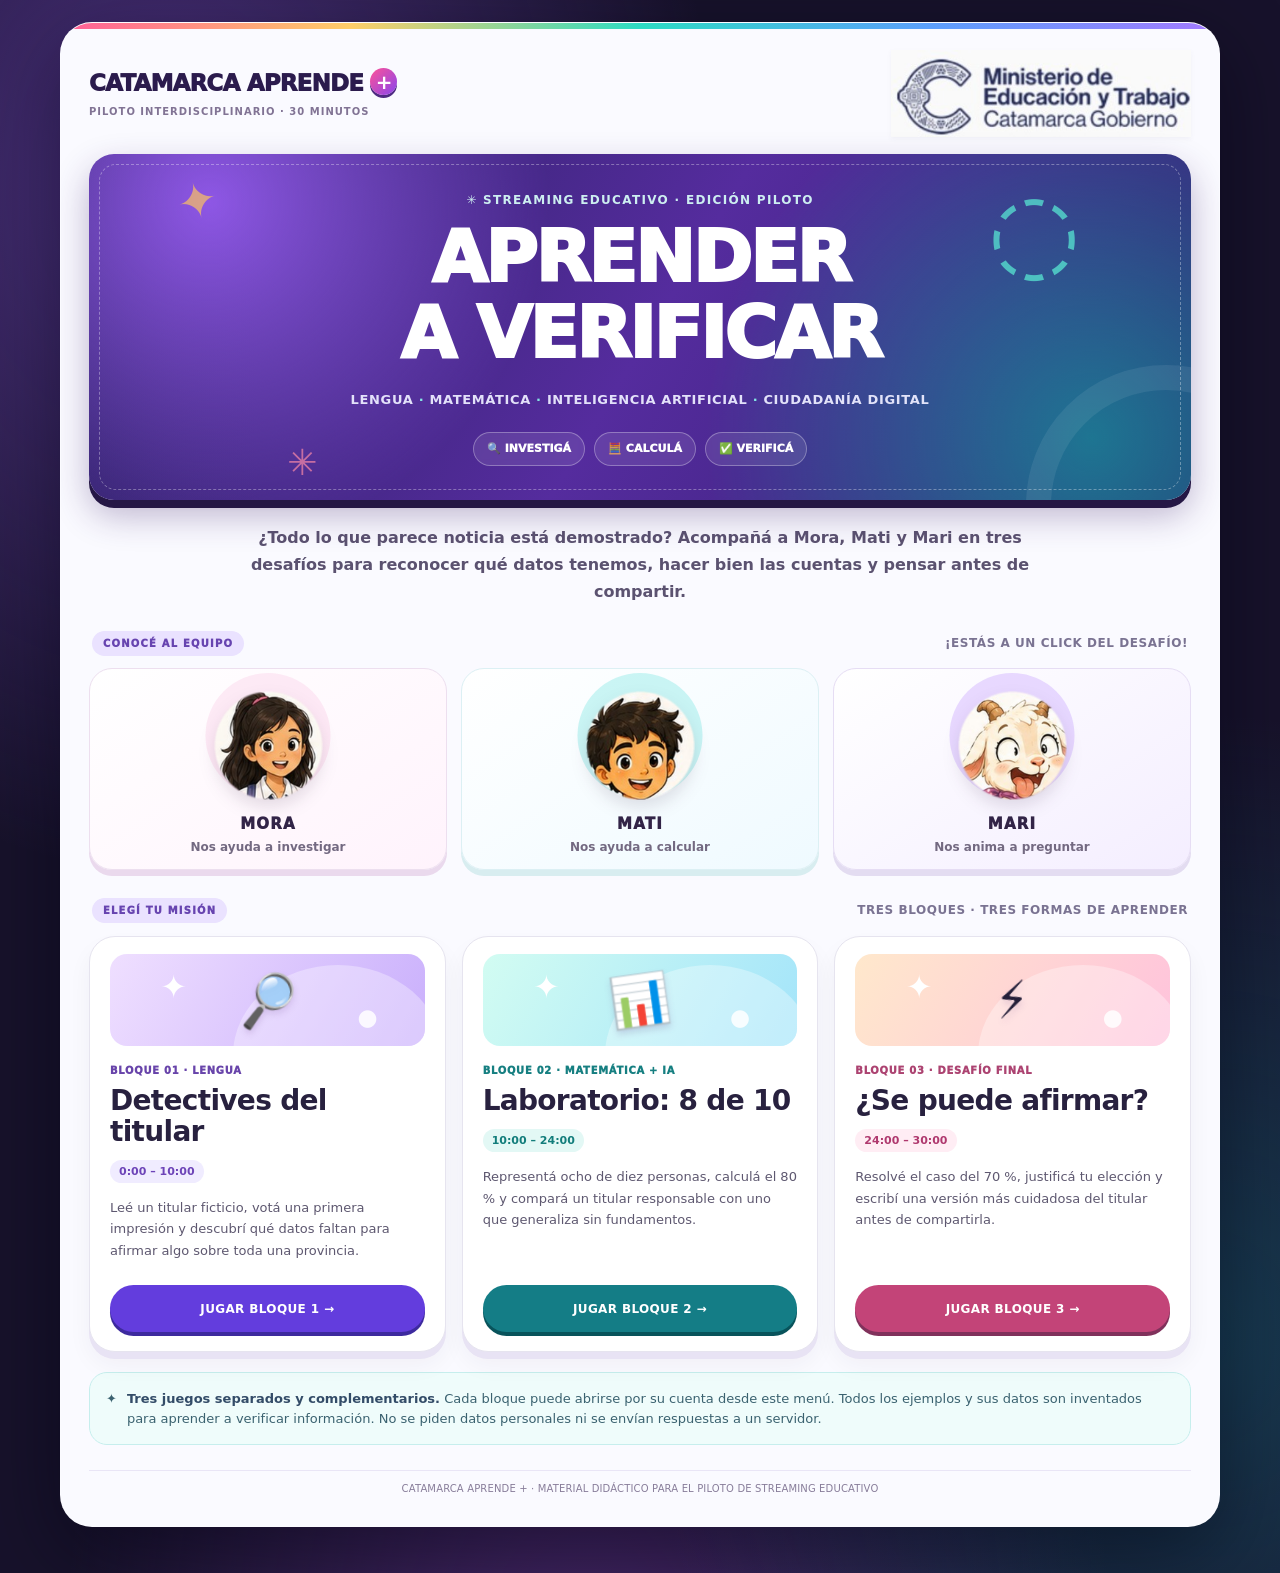
==== index.html @ d1eacff7 "Add files via upload" ====
<!doctype html><html lang="es-AR"><head>
<meta charset="utf-8"><meta name="viewport" content="width=device-width,initial-scale=1">
<meta name="theme-color" content="#241638">
<meta name="description" content="Tres juegos educativos para el piloto de 30 minutos de Catamarca Aprende +: titulares, porcentajes e inteligencia artificial.">
<title>Juegos del piloto · Catamarca Aprende +</title>
<link rel="stylesheet" href="assets/styles.css">
</head><body><div class="shell">
<div class="masthead"><div class="head-program"><div class="brand">CATAMARCA APRENDE <b>+</b></div><div class="pilot">PILOTO INTERDISCIPLINARIO · 30 MINUTOS</div></div><div class="institutional-lockup" aria-label="Ministerio de Educación y Trabajo, Gobierno de Catamarca"><img src="assets/logo-ministerio-original.png" alt="Ministerio de Educación y Trabajo · Gobierno de Catamarca" width="264" height="76"></div></div>
<header class="ribbon home-ribbon"><div class="hero-shape hero-shape-a" aria-hidden="true">✦</div><div class="hero-shape hero-shape-b" aria-hidden="true">◌</div><div class="hero-shape hero-shape-c" aria-hidden="true">✳</div><div class="block">✳ STREAMING EDUCATIVO · EDICIÓN PILOTO</div>
<h1>APRENDER A VERIFICAR</h1>
<div class="sub">LENGUA <span>·</span> MATEMÁTICA <span>·</span> INTELIGENCIA ARTIFICIAL <span>·</span> CIUDADANÍA DIGITAL</div><div class="hero-kickers"><span>🔍 INVESTIGÁ</span><span>🧮 CALCULÁ</span><span>✅ VERIFICÁ</span></div></header>
<p class="intro">¿Todo lo que parece noticia está demostrado? Acompañá a Mora, Mati y Mari en tres desafíos para reconocer qué datos tenemos, hacer bien las cuentas y pensar antes de compartir.</p>
<div class="segment-heading"><span>CONOCÉ AL EQUIPO</span><strong>¡ESTÁS A UN CLICK DEL DESAFÍO!</strong></div><section aria-label="Personajes de Catamarca Aprende +" class="home-cast">
<div class="hero-character"><img src="assets/mora.png" alt="Mora, estudiante adolescente" width="140" height="140"><strong>MORA</strong><span>Nos ayuda a investigar</span></div>
<div class="hero-character"><img src="assets/mati.png" alt="Mati, estudiante adolescente" width="140" height="140"><strong>MATI</strong><span>Nos ayuda a calcular</span></div>
<div class="hero-character"><img src="assets/mari.png" alt="Mari, la cabrita" width="140" height="140"><strong>MARI</strong><span>Nos anima a preguntar</span></div>
</section>
<div class="segment-heading game-heading"><span>ELEGÍ TU MISIÓN</span><strong>TRES BLOQUES · TRES FORMAS DE APRENDER</strong></div><section class="games-grid" aria-label="Juegos de cada bloque">
<article class="game-card game-card-1"><div class="card-art" aria-hidden="true"><span class="art-icon">🔎</span><span class="art-orbit">✦</span><span class="art-dot">●</span></div><span class="number">BLOQUE 01 · LENGUA</span><h2>Detectives del titular</h2><span class="hours">0:00 – 10:00</span><p>Leé un titular ficticio, votá una primera impresión y descubrí qué datos faltan para afirmar algo sobre toda una provincia.</p><a class="play" href="juego1/index.html" aria-label="Iniciar juego 1, Detectives del titular">JUGAR BLOQUE 1 →</a></article>
<article class="game-card game-card-2"><div class="card-art" aria-hidden="true"><span class="art-icon">📊</span><span class="art-orbit">✦</span><span class="art-dot">●</span></div><span class="number">BLOQUE 02 · MATEMÁTICA + IA</span><h2>Laboratorio: 8 de 10</h2><span class="hours">10:00 – 24:00</span><p>Representá ocho de diez personas, calculá el 80 % y compará un titular responsable con uno que generaliza sin fundamentos.</p><a class="play" href="juego2/index.html" aria-label="Iniciar juego 2, Laboratorio ocho de diez">JUGAR BLOQUE 2 →</a></article>
<article class="game-card game-card-3"><div class="card-art" aria-hidden="true"><span class="art-icon">⚡</span><span class="art-orbit">✦</span><span class="art-dot">●</span></div><span class="number">BLOQUE 03 · DESAFÍO FINAL</span><h2>¿Se puede afirmar?</h2><span class="hours">24:00 – 30:00</span><p>Resolvé el caso del 70 %, justificá tu elección y escribí una versión más cuidadosa del titular antes de compartirla.</p><a class="play" href="juego3/index.html" aria-label="Iniciar juego 3, Desafío final">JUGAR BLOQUE 3 →</a></article>
</section>
<div class="info-strip"><span aria-hidden="true">✦</span><div><strong>Tres juegos separados y complementarios.</strong> Cada bloque puede abrirse por su cuenta desde este menú. Todos los ejemplos y sus datos son inventados para aprender a verificar información. No se piden datos personales ni se envían respuestas a un servidor.</div></div>
<div class="footer">CATAMARCA APRENDE + · MATERIAL DIDÁCTICO PARA EL PILOTO DE STREAMING EDUCATIVO</div>
</div></body></html>
---- assets/styles.css ----
:root{--violet:#6938a0;--deep:#3f236d;--paper:#fffcf8;--ink:#2d2441;--ice:#dff4ff;--iceborder:#9fd4f2;--line:#e8deef;--neutral:#f7f5fa;--good:#174f49;--warn:#8c4e25}
*{box-sizing:border-box}html{font-family:system-ui,-apple-system,'Segoe UI',Arial,sans-serif;color:var(--ink);background:#f0eff7}
body{margin:0;padding:22px 16px 34px;min-height:100vh;background:radial-gradient(circle at 2% 4%,#efe5fb,transparent 28%),radial-gradient(circle at 96% 94%,#dff5ff,transparent 30%),#f3f1f7}
.shell{max-width:1040px;margin:0 auto;background:var(--paper);border:3px dotted #a779c8;border-radius:26px;padding:18px 24px 24px;box-shadow:0 14px 46px #3825551c}
.masthead{display:flex;justify-content:space-between;align-items:center;gap:12px;font-weight:800;font-size:13px;letter-spacing:.075em;color:#5f427e;padding:4px 5px 12px}.brand b{display:inline-grid;place-items:center;background:#702fa8;color:white;width:19px;height:19px;border-radius:50%}.pilot{font-size:11px;color:#7d748b;text-align:right}
.ribbon{position:relative;background:var(--violet);color:white;text-align:center;border-radius:17px;padding:16px 20px 17px;box-shadow:0 5px 0 #47236c;overflow:hidden}.ribbon:before{content:'';position:absolute;inset:7px;border:2px dashed #ffffff80;border-radius:11px;pointer-events:none}.ribbon .block{font-size:12px;letter-spacing:.12em;font-weight:850;opacity:.92}.ribbon h1{margin:6px 0 0;font-size:clamp(23px,3.6vw,37px);line-height:1.14;letter-spacing:.005em}.ribbon .sub{font-size:12px;font-weight:750;letter-spacing:.07em;margin-top:9px;opacity:.95}
.mascots{display:flex;justify-content:center;gap:9px;margin:16px auto 7px}.mascot{padding:6px 11px;border:1px solid #ded4ee;border-radius:999px;background:#fff;color:#65488b;font-size:11px;font-weight:800}.mascot .face{font-size:15px;margin-right:4px}
.meta{display:flex;justify-content:space-between;align-items:center;flex-wrap:wrap;gap:8px;margin:16px 0 8px;font-size:12px;font-weight:800;color:#715b8a}.timer{display:inline-flex;align-items:center;gap:6px;background:#eee8f7;border-radius:999px;padding:7px 11px}.track{display:flex;gap:5px;flex:1;max-width:260px}.track span{height:8px;border-radius:99px;flex:1;background:#e6dfed}.track span.active{background:#8759b6}
.content{padding:8px 4px 2px}.step-title{font-size:clamp(19px,2.5vw,26px);margin:6px 0 15px;font-weight:900;color:#432267;text-align:center}.blue{background:var(--ice);border:2px solid var(--iceborder);border-radius:22px;text-align:center;padding:21px 19px;margin:10px 0 18px;box-shadow:0 4px 0 #b5e2fa}.blue .lead{color:#576a89;font-size:11px;letter-spacing:.13em;font-weight:850;margin-bottom:9px}.blue .headline{font-size:clamp(18px,2.8vw,27px);font-weight:950;color:#342858;line-height:1.33;margin-bottom:13px}.blue .prompt{font-size:clamp(19px,2.7vw,25px);font-weight:880;line-height:1.38}.blue .headline+.prompt{font-size:clamp(17px,2.5vw,23px)}
.options{display:grid;grid-template-columns:repeat(3,minmax(0,1fr));gap:13px;margin:15px 0}.options.two{grid-template-columns:repeat(2,minmax(0,1fr))}.options.many{grid-template-columns:repeat(3,minmax(0,1fr))}
.option{min-height:122px;width:100%;text-align:center;background:#fff;border:2px solid #e4d9ee;border-radius:16px;padding:19px 12px;box-shadow:0 5px 0 #efebf3;font-family:inherit;color:var(--ink);font-size:clamp(13px,1.6vw,17px);line-height:1.37;word-wrap:break-word;font-weight:850;cursor:pointer;transition:transform .13s,border .13s,box-shadow .13s}.option:hover:not(:disabled){transform:translateY(-2px);border-color:#a382c9}.option:focus-visible,.action:focus-visible,.secondary:focus-visible,.person:focus-visible,textarea:focus-visible{outline:3px solid #f1a94e;outline-offset:3px}.option.selected{border-color:var(--violet);background:#f0e6fc;box-shadow:0 5px 0 #dccbef}.option:disabled{cursor:default;opacity:1}
.mini-note{margin:8px 0 12px;font-size:13px;color:#726783;text-align:center}.person-grid{display:grid;grid-template-columns:repeat(5,minmax(0,1fr));gap:12px;max-width:720px;margin:18px auto}.person{background:#fff;border:2px solid #e0d6e9;border-radius:17px;height:102px;display:flex;flex-direction:column;align-items:center;justify-content:center;gap:5px;font-family:inherit;font-size:27px;cursor:pointer;color:#5d5270}.person small{font-size:11px;font-weight:850}.person.selected{background:#e5ddf6;border-color:#7950ac;box-shadow:inset 0 0 0 2px #ffffff95}.count{text-align:center;font-size:19px;font-weight:900;color:var(--deep)}
.facts{display:grid;grid-template-columns:repeat(3,minmax(0,1fr));gap:14px;margin:22px 0}.fact{padding:21px 12px;min-height:158px;background:#fff;border:2px solid #e9e0ef;border-radius:16px;text-align:center;display:flex;flex-direction:column;justify-content:center;gap:12px}.fact strong{font-size:39px;color:var(--violet)}.fact span{font-weight:850;font-size:15px;line-height:1.38}.bottom-note{text-align:center;font-weight:750;line-height:1.55;background:#f8f6fc;border-radius:12px;padding:15px;margin:18px 0}
textarea{width:100%;display:block;border:2px solid #b9a4d2;border-radius:14px;padding:16px;font-family:inherit;font-weight:750;min-height:113px;resize:vertical;font-size:16px;background:#fff;line-height:1.5}.model{background:#f1f6fb;border-left:5px solid #5a81bb;border-radius:10px;padding:16px;margin-top:15px;line-height:1.5}.model strong{display:block;margin-bottom:7px}
.controls{display:flex;align-items:center;justify-content:center;gap:10px;flex-wrap:wrap;margin:18px 0 12px}.action,.secondary{padding:13px 23px;border-radius:999px;border:0;font-family:inherit;font-weight:850;letter-spacing:.025em;font-size:14px;cursor:pointer;min-width:175px}.action{background:var(--violet);color:white;box-shadow:0 4px 0 #4b2576}.action:hover:not(:disabled){background:#5c288e}.action:disabled{background:#a9a3b2;box-shadow:none;cursor:not-allowed}.secondary{background:#f5f0f9;color:#5b3d81;border:1px solid #e0d3ea}
.feedback{padding:17px 19px;border-radius:14px;margin:18px 0;font-weight:780;line-height:1.5;background:#eee9f6;color:#4b3466;border-left:5px solid var(--violet)}.feedback.good{background:#eaf5f1;border-left-color:var(--good);color:#224f49}.feedback.try{background:#fff2e8;border-left-color:var(--warn);color:#754521}
.teacher{border-top:1px solid var(--line);margin-top:22px;padding-top:13px;font-size:13px;color:#6b6176}.teacher summary{cursor:pointer;font-weight:800}.teacher p{line-height:1.5}.footer{text-align:center;margin-top:20px;padding:10px 0 2px;border-top:1px solid var(--line);color:#8e849c;font-size:11px;line-height:1.5}
.finish{margin:20px 0 14px;text-align:center;font-size:22px;font-weight:850;color:#5a377f}
@media(max-width:650px){body{padding:8px}.shell{padding:11px 12px;border-radius:16px}.masthead{font-size:11px}.options,.options.many,.options.two,.facts{grid-template-columns:1fr}.option{min-height:83px;font-size:15px}.person-grid{gap:5px}.person{height:80px;font-size:21px}.fact{min-height:110px}.blue{padding:17px 13px}.mascot{font-size:10px;padding:5px 7px}.pilot{font-size:9px}.ribbon{padding:17px 10px}.meta{justify-content:center}.track{width:100%;max-width:none}}
@media print{body{background:#fff}.shell{box-shadow:none}.controls,.teacher,.footer{display:none}}

/* Ajustes visuales del piloto: personajes originales y navegación GitHub Pages */
:root{--pink:#c85a89;--teal:#0795a3;--mari:#b88956}
a{color:inherit}body{background:radial-gradient(circle at 8% 10%,#f8e7f5 0,transparent 32%),radial-gradient(circle at 93% 87%,#ddf4ff 0,transparent 31%),#f4f0fa}
.shell{max-width:1080px;border-color:#a584bf;box-shadow:0 18px 50px #34204e20}
.site-nav{display:flex;align-items:center;justify-content:space-between;gap:12px;flex-wrap:wrap;margin:0 0 13px}
.home-link{display:inline-flex;align-items:center;gap:7px;text-decoration:none;font-size:13px;font-weight:900;color:#5b347e;padding:8px 12px;border-radius:99px;background:#efe6f9}
.home-link:hover{background:#e7d9f5}
.block-nav{display:flex;gap:6px;flex-wrap:wrap}
.block-nav a{font-size:11px;font-weight:900;letter-spacing:.025em;text-decoration:none;color:#654979;padding:8px 10px;border-radius:99px;background:#f7f4fa;border:1px solid #e7dcf1}
.block-nav a[aria-current="page"]{color:white;background:#7246a2;border-color:#7246a2}
.block-nav a:hover{border-color:#ad87c9}
.masthead{padding:5px 5px 14px}
.ribbon{background:linear-gradient(124deg,#7743ac,#633296 60%,#5a2a89);border-radius:18px;box-shadow:0 5px 0 #4b256d}
.ribbon h1{text-wrap:balance}.ribbon .sub{line-height:1.45}
.mascots{gap:12px;flex-wrap:wrap;margin:14px auto 13px}
.mascot{display:flex;align-items:center;gap:10px;min-width:175px;justify-content:center;padding:7px 15px 7px 7px;border:2px solid #eadff0;border-radius:20px;background:#fff;color:#65488b;box-shadow:0 3px 0 #efebf3;font-size:12px;letter-spacing:.07em}
.mascot img{height:78px;width:78px;object-fit:contain;display:block;border-radius:50%;background:#fff9f6}
.mascot strong{font-size:15px;font-weight:950;color:#402a55}.mascot small{display:block;color:#877a98;margin-top:4px;font-size:9px;letter-spacing:.03em}
.mascot.mora{border-bottom:4px solid #dc75a0}.mascot.mati{border-bottom:4px solid #2e9dac}.mascot.mari{border-bottom:4px solid #b486c9}
.content .step-title{margin-top:10px}.blue{background:#e5f5ff;border-color:#9bcfe9}
.option{background:#fffdfc}.option.selected{background:#f3eafb}
.footer{margin-top:25px}
.home-ribbon{padding:26px 18px 26px}.home-ribbon h1{font-size:clamp(30px,5vw,53px);margin-bottom:13px}.home-ribbon .sub{font-size:14px}
.intro{text-align:center;line-height:1.58;font-size:15px;color:#665672;max-width:760px;margin:18px auto}
.home-cast{display:flex;gap:15px;justify-content:center;margin:22px 0 20px;flex-wrap:wrap}
.home-cast .hero-character{border:2px solid #ecdff2;border-radius:20px;padding:13px 17px;display:flex;flex-direction:column;align-items:center;gap:6px;min-width:168px;background:linear-gradient(160deg,#fff,#f8f3fb);box-shadow:0 4px 0 #f0eaf4}
.hero-character img{height:140px;width:140px;object-fit:contain}.hero-character strong{font-size:15px;letter-spacing:.08em;color:#583476}
.hero-character span{font-size:11px;color:#80708a}
.games-grid{display:grid;grid-template-columns:repeat(3,minmax(0,1fr));gap:15px;margin:23px 0}
.game-card{padding:19px;border:2px solid #e6dbef;border-radius:22px;background:#fff;display:flex;flex-direction:column;align-items:flex-start;box-shadow:0 6px 0 #ece6f2}
.game-card .number{font-size:11px;font-weight:950;letter-spacing:.14em;color:#754d9b}
.game-card h2{font-size:23px;line-height:1.23;color:#4a2770;margin:9px 0 7px}
.game-card .hours{font-size:12px;font-weight:900;color:#3b859b;background:#e8f6fb;border-radius:99px;padding:5px 9px}
.game-card p{font-size:14px;line-height:1.6;color:#6a5a78;flex:1}
.game-card a.play{display:inline-flex;align-items:center;justify-content:center;background:#6938a0;color:white;font-weight:900;text-decoration:none;border-radius:99px;padding:12px 17px;width:100%;margin-top:9px;box-shadow:0 3px 0 #45226a}
.game-card a.play:hover{background:#54257f}
.info-strip{display:flex;align-items:flex-start;gap:10px;background:#eff9fc;border:1px solid #c5eaf5;border-radius:15px;padding:16px;color:#51677a;font-size:13px;line-height:1.5;margin:17px 0}
.info-strip strong{color:#334c68}
.person{transition:background .1s}.person .student-avatar{display:inline-grid;place-items:center;width:39px;height:39px;border-radius:50%;background:#eef1fb;color:#82659d}
.person .student-avatar svg{width:28px;height:28px;fill:currentColor}
.person.selected .student-avatar{color:#4d3777;background:#d4c4e5}
@media(max-width:760px){.games-grid{grid-template-columns:1fr}.game-card h2{font-size:22px}.site-nav{justify-content:center}.home-ribbon{padding:22px 14px}.home-cast{gap:8px}.home-cast .hero-character{min-width:0;width:31%;padding:10px 4px}.hero-character img{max-width:100%;width:100px;height:100px}.hero-character strong{font-size:12px}.hero-character span{font-size:10px;text-align:center}}
@media(max-width:650px){.mascots{gap:6px;justify-content:space-around}.mascot{gap:3px;padding:5px;border-radius:13px;min-width:0;width:31%;flex-direction:column}.mascot img{width:65px;height:65px}.mascot strong{font-size:11px}.mascot small{display:none}.block-nav{justify-content:center}.block-nav a{font-size:10px;padding:7px 9px}.home-link{font-size:11px}.pilot{text-align:right}}
@media(prefers-reduced-motion:reduce){.option{transition:none}html{scroll-behavior:auto}}

/* IDENTIDAD VISUAL JUVENIL · CATAMARCA APRENDE + · versión 2 */
:root {--violet:#6942e6;--deep:#281945;--ink:#241f39;--paper:#ffffff;--ice:#e5faff;--iceborder:#b1eaf5;--line:#e9e5f6;--good:#176b59;--warn:#974d23;--hot:#ff5d98;--aqua:#31d2ca;--gold:#ffcf5c}
html{scroll-behavior:smooth;background:#17122b}
body{min-height:100vh;background:radial-gradient(ellipse at 13% 12%,#6540a8aa,transparent 35%),radial-gradient(ellipse at 94% 85%,#176d8070,transparent 33%),radial-gradient(ellipse at 46% 125%,#4a286d,transparent 55%),#17122b; padding:22px 14px 46px;}
.shell{position:relative;max-width:1160px;padding:20px 28px 28px;border:1px solid #ffffff24;border-radius:32px;background:#fafaff;box-shadow:0 24px 80px #03020f75;overflow:hidden}
.shell:before{content:"";position:absolute;pointer-events:none;inset:0 0 auto;height:6px;background:linear-gradient(90deg,#ff5d98,#ffce68,#2cdbc3,#5b9ffc,#a47aff)}
.masthead{position:relative;display:flex;justify-content:space-between;align-items:center;gap:20px;padding:7px 0 17px;margin-bottom:0;color:var(--ink)}
.head-program{display:flex;flex-direction:column;gap:8px}
.brand{font-size:clamp(15px,2.4vw,23px);line-height:1.2;font-weight:950;letter-spacing:-.035em;color:#2b1b4d}
.brand b{display:inline-grid;width:27px;height:27px;background:linear-gradient(135deg,#ff5197,#8946ee);box-shadow:0 3px 0 #4e2a82;color:white;font-size:20px;vertical-align:2px}
.pilot{font-size:10px;text-align:left;letter-spacing:.10em;line-height:1.35;color:#817394;font-weight:850}
.institutional-lockup{width:min(300px,43%);min-width:200px;display:flex;align-items:center;justify-content:flex-end}
.institutional-lockup img{display:block;max-width:100%;height:auto;width:300px;filter:drop-shadow(0 2px 2px #2c23400b)}
.ribbon{isolation:isolate;position:relative;overflow:hidden;border-radius:25px;padding:24px 30px 23px;text-align:center;color:#fff;background:radial-gradient(circle at 11% 14%,#8e57e5 0%,transparent 33%),radial-gradient(circle at 91% 82%,#07baa68c 0%,transparent 37%),linear-gradient(121deg,#27205c,#552c9e 51%,#321e70);box-shadow:0 8px 0 #251745,0 15px 35px #371d6352}
.ribbon:before{inset:10px;border:1.5px dashed #ffffff55;border-radius:17px}
.ribbon:after{content:"";position:absolute;pointer-events:none;border:25px solid #ffffff13;border-radius:100%;width:230px;height:230px;right:-115px;bottom:-145px;z-index:-1}
.ribbon .block{font-size:12px;font-weight:900;letter-spacing:.11em;position:relative;z-index:1;color:#d8fff9}
.ribbon h1{font-size:clamp(31px,5vw,58px);font-weight:950;line-height:1.06;letter-spacing:-.035em;max-width:900px;margin:13px auto 13px;position:relative;z-index:1;text-wrap:balance}
.ribbon .sub{font-size:clamp(10px,1.35vw,13px);font-weight:800;letter-spacing:.05em;line-height:1.65;position:relative;z-index:1;color:#ebebff}
.ribbon .sub span{color:#87f1e8}
.home-ribbon{padding:39px 28px 34px}
.home-ribbon h1{font-size:clamp(38px,6.3vw,72px);margin:12px auto 18px}
.hero-shape{position:absolute;pointer-events:none;font-weight:900;opacity:.67;animation:floaty 6s ease-in-out infinite;z-index:0}
.hero-shape-a{font-size:49px;top:19px;left:8%;color:#ffc75d;transform:rotate(-14deg)}
.hero-shape-b{font-size:107px;top:15px;right:10%;color:#5cf8da;animation-delay:-3s}
.hero-shape-c{font-size:36px;bottom:5%;left:18%;color:#ff8ca8;animation-delay:-1.3s}
.hero-kickers,.game-hero-chips{display:flex;justify-content:center;align-items:center;flex-wrap:wrap;gap:9px;margin-top:21px;position:relative;z-index:1}
.hero-kickers span,.game-hero-chips span{font-size:11px;line-height:1.1;white-space:nowrap;font-weight:950;border:1px solid #ffffff4d;background:#ffffff19;padding:10px 13px;border-radius:30px;backdrop-filter:blur(3px)}
.intro{font-size:clamp(14px,1.5vw,16px);font-weight:600;color:#5b5270;max-width:830px;margin:24px auto 26px;line-height:1.7}
.segment-heading{display:flex;align-items:baseline;justify-content:space-between;gap:12px;margin:15px 3px 12px;flex-wrap:wrap}
.segment-heading span{display:inline-flex;align-items:center;gap:8px;background:#eae2ff;color:#6744b0;border-radius:20px;padding:7px 11px;font-size:10px;font-weight:950;letter-spacing:.12em}
.segment-heading strong{font-size:12px;color:#7a7392;letter-spacing:.045em}
.home-cast{display:grid;grid-template-columns:repeat(3,minmax(0,1fr));margin:0 0 27px;gap:14px}
.home-cast .hero-character{min-width:0;width:100%;border:1px solid #eddfef;border-radius:23px;padding:14px 10px 15px;background:linear-gradient(147deg,#fff,#fff3fc);box-shadow:0 6px 0 #ead9ed;gap:7px;position:relative;overflow:hidden}
.home-cast .hero-character:before{content:"";width:125px;height:125px;border-radius:50%;background:#fbcee5;position:absolute;top:4px;left:50%;transform:translateX(-50%);opacity:.4}
.hero-character:nth-child(2){background:linear-gradient(147deg,#fff,#effaff);border-color:#dcf0f4;box-shadow:0 6px 0 #d8edf0}
.hero-character:nth-child(2):before{background:#7fe6e4}
.hero-character:nth-child(3){background:linear-gradient(147deg,#fff,#f4eeff);border-color:#e6ddf4;box-shadow:0 6px 0 #e3dcf1}
.hero-character:nth-child(3):before{background:#c9a6ff}
.hero-character img{position:relative;z-index:1;width:125px;height:125px;object-fit:contain;filter:drop-shadow(0 8px 8px #2f1b3520)}
.hero-character strong{position:relative;z-index:1;font-size:15px;color:#322447;font-weight:950}
.hero-character span{position:relative;z-index:1;font-size:12px;color:#736981;font-weight:680;text-align:center}
.game-heading{margin-top:28px}
.games-grid{gap:16px;margin:13px 0 20px}
.game-card{position:relative;overflow:hidden;background:#fff;border:1px solid #e6e4ef;border-radius:26px;padding:17px 20px 19px;box-shadow:0 7px 0 #e8e3f4,0 13px 25px #24143e0c;transition:transform .18s,box-shadow .18s}
.game-card:hover{transform:translateY(-5px);box-shadow:0 12px 0 #e8e3f4,0 17px 29px #24143e1c}
.card-art{position:relative;width:100%;height:92px;border-radius:17px;margin-bottom:19px;display:grid;place-items:center;background:linear-gradient(120deg,#efdfff,#c9affc);overflow:hidden}
.game-card-2 .card-art{background:linear-gradient(120deg,#d2fcf2,#a3e4fa)}
.game-card-3 .card-art{background:linear-gradient(120deg,#ffe8cc,#ffc2dc)}
.card-art:before{content:"";position:absolute;inset:auto -18px -99px auto;background:#ffffff53;width:210px;height:180px;border-radius:100%}
.card-art .art-icon{position:relative;font-size:49px;transform:rotate(-8deg);filter:drop-shadow(0 4px 3px #42166c25)}
.card-art .art-orbit{position:absolute;left:16%;top:15%;font-size:32px;color:#fff}
.card-art .art-dot{position:absolute;right:15%;bottom:18%;font-size:23px;color:#ffffffd9}
.game-card .number{letter-spacing:.07em;font-size:10px;color:#6844aa}
.game-card-2 .number{color:#167f81}.game-card-3 .number{color:#ac4371}
.game-card h2{font-size:clamp(21px,2.3vw,28px);line-height:1.1;color:#28213f;letter-spacing:-.025em;margin:10px 0 12px}
.game-card .hours{background:#f0ecff;color:#6d44b8;font-size:11px}
.game-card-2 .hours{background:#e3f8f5;color:#127d7b}
.game-card-3 .hours{background:#ffedf4;color:#af386e}
.game-card p{color:#5e5870;font-size:13px;line-height:1.65;margin:14px 0 15px}
.game-card a.play{background:#633ddd;box-shadow:0 4px 0 #3d2a9e;min-height:47px;font-size:12px;letter-spacing:.03em;transition:transform .15s,background .15s}
.game-card-2 a.play{background:#147d86;box-shadow:0 4px 0 #08535b}
.game-card-3 a.play{background:#c34478;box-shadow:0 4px 0 #80315b}
.game-card a.play:hover{background:#4826af;transform:translateY(-2px)}
.game-card-2 a.play:hover{background:#096773}.game-card-3 a.play:hover{background:#a32b65}
.info-strip{border:1px solid #c6eeed;background:#effcfb;color:#3b6270;border-radius:18px}
/* GAMES: futuristic magazine + approachable, contrasted activity surfaces */
.game-shell.juego1{--gameaccent:#7651eb;--gamepale:#f0eafd;--gameborder:#cdb6f7}
.game-shell.juego2{--gameaccent:#008d8f;--gamepale:#e8fcf8;--gameborder:#a2ece4}
.game-shell.juego3{--gameaccent:#cc4178;--gamepale:#fff0f6;--gameborder:#ffc5df}
.site-nav{margin:2px 0 13px}.home-link{background:#e9e1fb;color:#5036a9;border:1px solid #d8c5f3}
.block-nav a{background:#f4f3fa;border:1px solid #e4deef;font-size:11px;color:#6e6085;padding:10px 12px}
.block-nav a[aria-current="page"]{background:#2d2248;border-color:#2d2248;color:white}
.game-shell .ribbon{padding:26px 25px 25px;background:radial-gradient(circle at 9% 15%,#ffffff25 0,transparent 30%),radial-gradient(circle at 90% 80%,#16e6c655 0,transparent 29%),linear-gradient(115deg,#30205e,#5a34aa 67%,#2a2a75)}
.juego2 .ribbon{background:radial-gradient(circle at 10% 14%,#ffffff27,transparent 31%),linear-gradient(115deg,#093b60,#0f7e8b 65%,#164773)}
.juego3 .ribbon{background:radial-gradient(circle at 10% 14%,#ffffff24,transparent 34%),linear-gradient(115deg,#592660,#b44380 70%,#822b61)}
.game-shell .ribbon h1{font-size:clamp(27px,4.2vw,48px);margin:12px auto 6px}
.game-shell .ribbon .block{font-size:11px}
.ribbon-spark{position:absolute;left:7%;top:15%;color:#ffe781;font-size:36px;transform:rotate(-15deg)}
.game-hero-chips{margin-top:12px}.game-hero-chips span{font-size:10px;padding:6px 10px}
.mascots{margin:19px auto 16px;gap:12px}
.mascot{flex:1;max-width:270px;min-width:0;justify-content:flex-start;border:1px solid #efe6f1;background:#fff;border-radius:18px;padding:9px 12px 9px 8px;box-shadow:0 5px 0 #efeaf6}
.mascot img{width:69px;height:69px;background:#f7f0fd}
.mascot.mora{border-bottom:5px solid #f36ba2}.mascot.mati{border-bottom:5px solid #31c4bf}.mascot.mari{border-bottom:5px solid #a888eb}
.mascot strong{font-size:13px;color:#35244f}.mascot small{font-size:10px;color:#857995}
.meta{font-size:11px;letter-spacing:.04em;color:#6b5a83;margin:19px 0 12px}
.timer{background:#e9e3f8;color:#61449c}
.track{max-width:340px}.track span{height:10px;background:#e7e1f3}.track span.active{background:var(--gameaccent)}
.content{padding:4px 3px 8px;max-width:980px;margin:auto}
.content .step-title{font-size:clamp(20px,2.5vw,29px);color:#302249;margin:13px 0 18px;font-weight:950;letter-spacing:-.02em}
.blue{position:relative;background:var(--gamepale);border:2px solid var(--gameborder);border-radius:24px;padding:25px 25px;box-shadow:0 6px 0 #d8d7e760}
.blue:before{content:"✦";position:absolute;top:11px;left:17px;font-size:19px;color:var(--gameaccent);opacity:.56}
.blue .lead{font-size:12px;letter-spacing:.1em;color:#706784}
.blue .headline{color:#312544;font-size:clamp(17px,2.7vw,28px)}
.blue .prompt{font-size:clamp(19px,2.6vw,26px);color:#2b2940}
.options{gap:14px;margin:20px 0}
.option{position:relative;min-height:120px;background:white;border:2px solid #e6dff0;border-radius:22px;padding:18px 15px;box-shadow:0 5px 0 #ebe5f3;font-size:clamp(13px,1.65vw,17px);font-weight:850;line-height:1.48;transition:transform .17s,box-shadow .17s,border-color .17s,background .17s}
.option:before{content:"◇";display:block;color:var(--gameaccent);font-size:22px;margin:0 auto 9px;opacity:.65}
.option:hover:not(:disabled){transform:translateY(-4px);border-color:var(--gameaccent);box-shadow:0 8px 0 #e8dff2}
.option.selected{background:var(--gamepale);border-color:var(--gameaccent);box-shadow:0 5px 0 #c6bde2}
.option.selected:before{content:"◆";opacity:1}
.option:focus-visible,.action:focus-visible,.secondary:focus-visible,.person:focus-visible,textarea:focus-visible,a:focus-visible{outline:3px solid #ffbf50;outline-offset:3px}
.action{background:var(--gameaccent);box-shadow:0 5px 0 #332755;color:white;min-height:49px;padding:13px 24px}
.action:hover:not(:disabled){filter:brightness(.9);transform:translateY(-2px)}
.action:disabled{background:#b5b0bb;box-shadow:none}
.secondary{background:#f2eef9;border:1px solid #e0d4ef;color:#4d3a80;min-height:49px}
.person-grid{gap:10px}.person{min-height:105px;height:auto;border:2px solid #e7def3;box-shadow:0 4px 0 #eee7f6;transition:transform .12s,border-color .12s}
.person:hover:not(:disabled){transform:translateY(-3px)}.person.selected{background:#dbf7f2;border-color:var(--gameaccent);box-shadow:0 4px 0 #a4e1df}
.person .student-avatar{background:#f2edf9;color:#7458a3}.person.selected .student-avatar{background:#bceae6;color:#0b7d83}
.count{background:#f0fcf8;border-radius:14px;padding:12px;font-size:19px;color:#087d81}
.fact{border:2px solid #ebe4f4;box-shadow:0 4px 0 #ece7f5;border-radius:20px}.fact strong{color:var(--gameaccent)}
.feedback{border-radius:18px}.teacher{font-size:12px;color:#797086}.teacher summary{padding:10px 0}
.footer{font-size:10px;letter-spacing:.015em;color:#887d9a}
@keyframes floaty{50%{translate:0 -12px}}
@media (max-width:760px){body{padding:9px 7px 18px}.shell{padding:16px 13px 22px;border-radius:23px}.masthead{align-items:center;gap:8px}.institutional-lockup{width:50%;min-width:0}.institutional-lockup img{width:100%}.brand{font-size:clamp(13px,3.7vw,20px)}.brand b{width:21px;height:21px;font-size:16px}.pilot{font-size:8px}.home-ribbon{padding:31px 15px 30px}.home-ribbon h1{font-size:clamp(31px,9vw,59px)}.hero-shape-b{right:2%;opacity:.25}.home-cast{grid-template-columns:repeat(3,minmax(0,1fr));gap:8px}.home-cast .hero-character{padding:9px 3px 11px}.hero-character img{width:100px;height:100px;max-width:100%}.hero-character strong{font-size:13px}.hero-character span{font-size:10px}.home-cast .hero-character:before{width:92px;height:92px}.games-grid{grid-template-columns:1fr}.card-art{height:100px}.game-card{padding:17px}.game-card h2{font-size:23px}.game-card p{font-size:13px}.mascots{gap:8px}.mascot{width:31%;min-width:0;max-width:unset;flex:1;flex-direction:column;gap:2px;padding:8px 4px 7px}.mascot img{width:56px;height:56px}.mascot strong{font-size:11px}.mascot small{font-size:8px}.game-shell .ribbon{padding:25px 12px 22px}.ribbon-spark{left:5%;top:10%;font-size:20px}.game-hero-chips{gap:6px}.game-hero-chips span{font-size:8px;padding:6px 7px}.content .step-title{font-size:20px}.blue{padding:24px 13px}.options{grid-template-columns:1fr;gap:10px}.options.two,.options.many{grid-template-columns:1fr}.option{min-height:76px;padding:12px;font-size:14px}.option:before{display:inline;margin-right:10px;font-size:15px}.person-grid{gap:6px}.person{min-height:80px;padding:3px}.person .student-avatar{width:30px;height:30px}.person .student-avatar svg{width:22px;height:22px}.facts{gap:7px}.fact{padding:9px 5px;min-height:116px}.fact strong{font-size:30px}.fact span{font-size:10px}.meta{gap:7px}.meta .track{max-width:120px}}
@media(max-width:410px){.institutional-lockup{width:54%}.masthead{gap:6px}.brand{font-size:12px}.pilot{font-size:7px}.game-hero-chips span{font-size:7px}.block-nav a{font-size:9px;padding:7px 8px}.ribbon .block{font-size:9px}.game-shell .ribbon h1{font-size:28px}}
@media(prefers-reduced-motion:reduce){*,*:before,*:after{animation:none!important;transition:none!important;scroll-behavior:auto!important}}
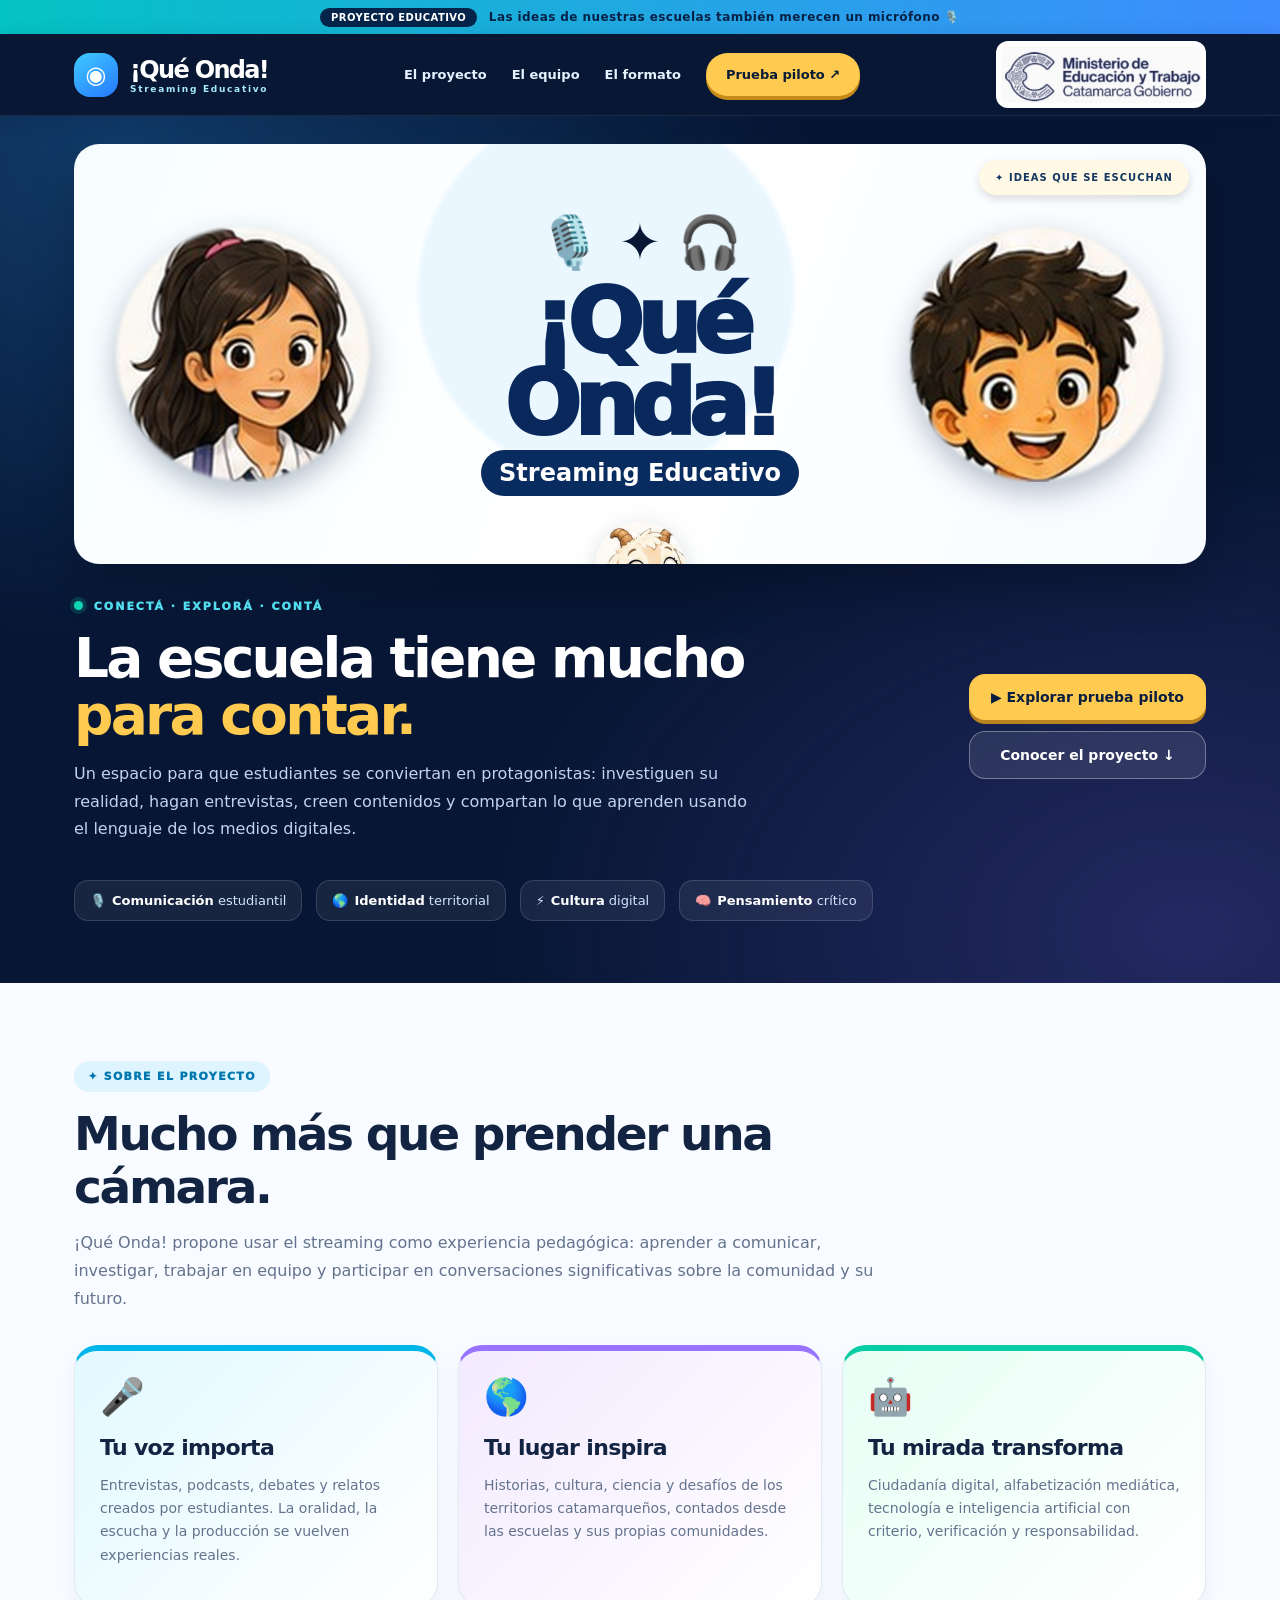
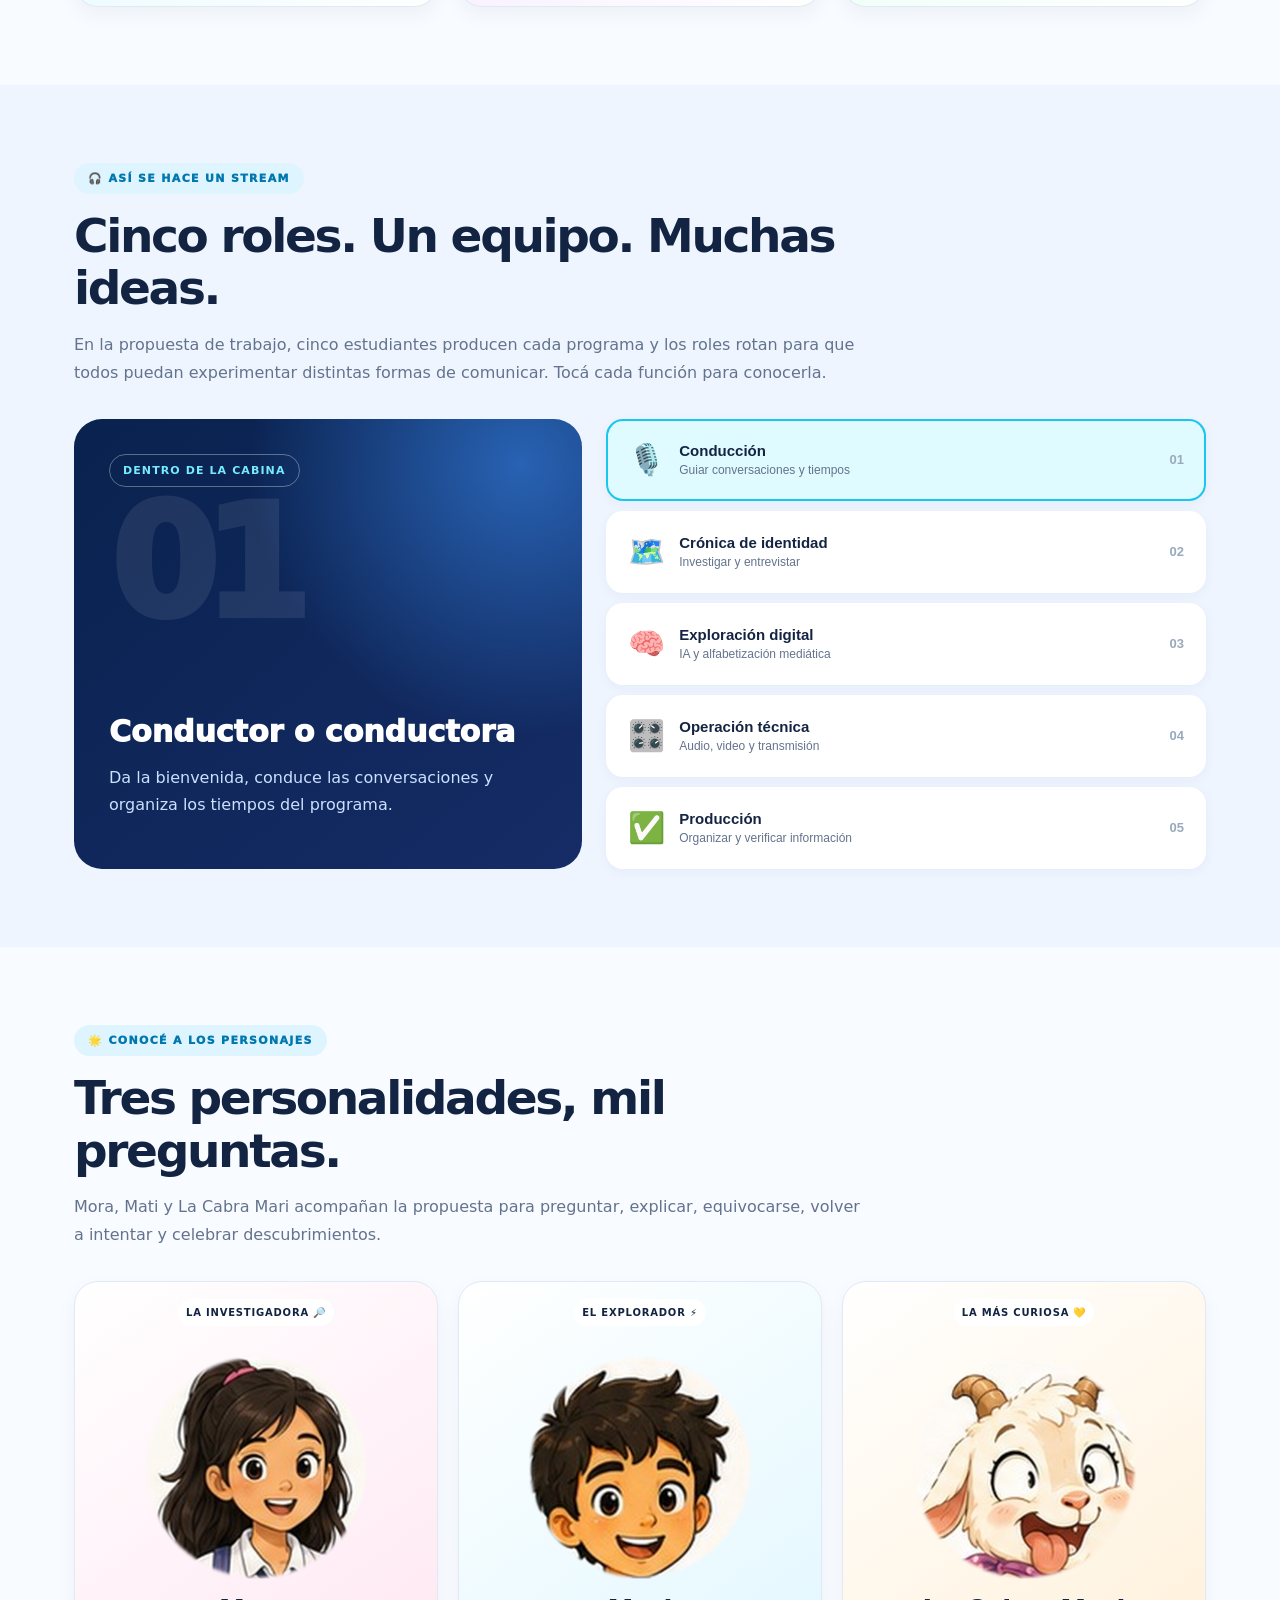
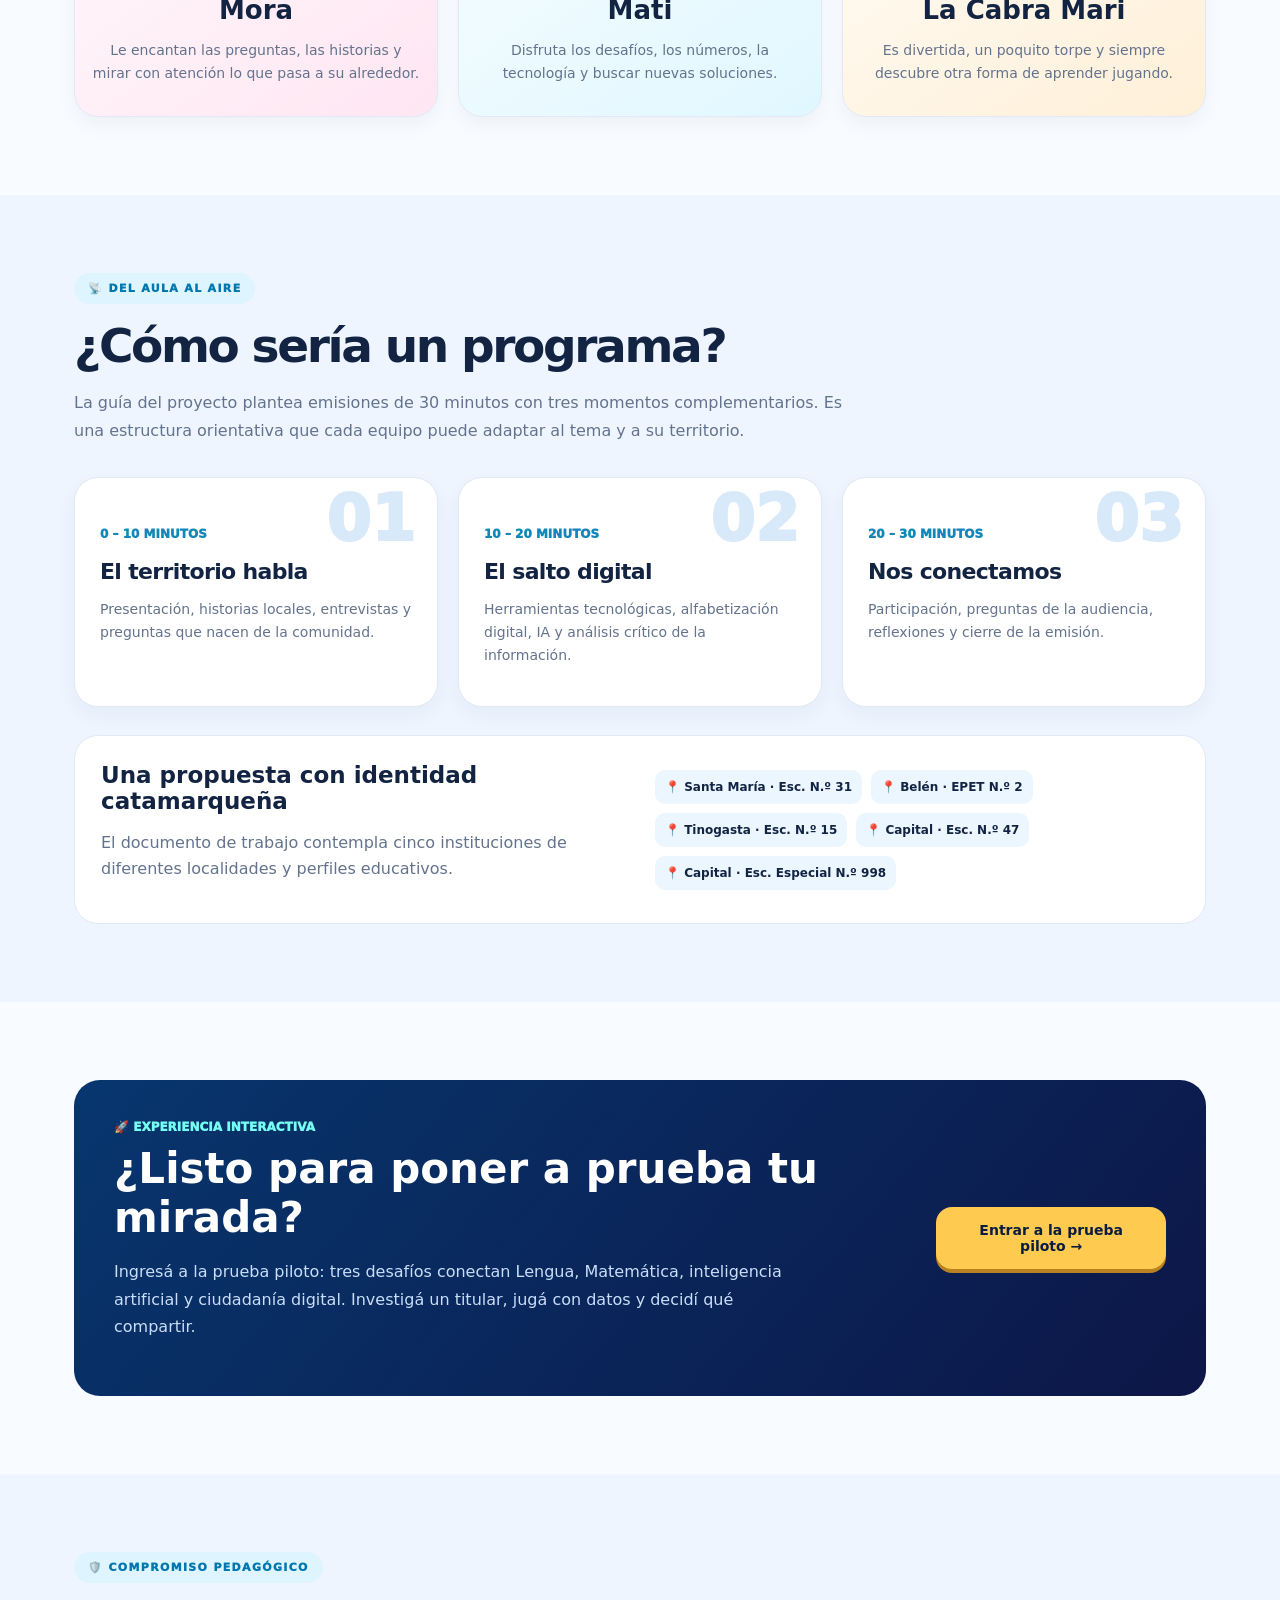
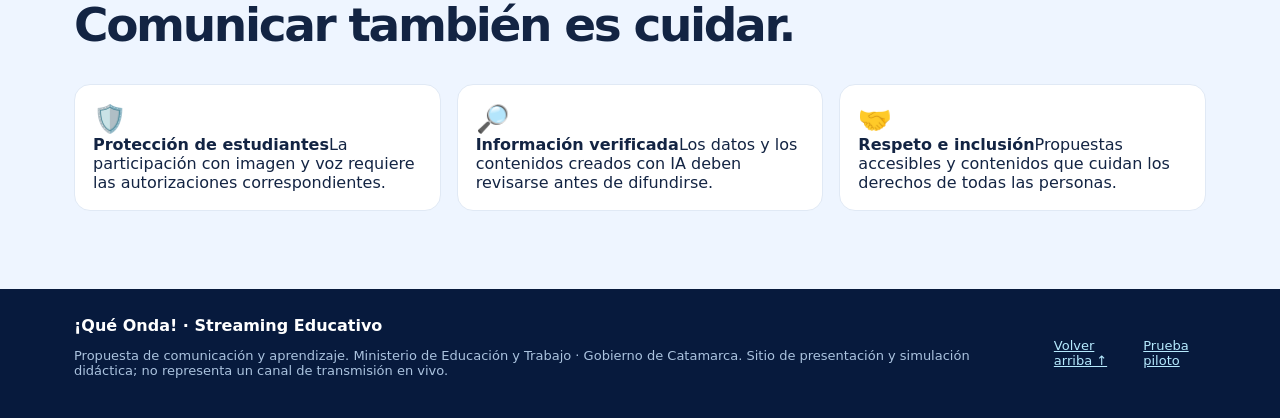
==== commit e483cffd: "Qué Onda: nueva portada institucional y navegación a la prueba piloto" ====
--- a/index.html
+++ b/index.html
@@ -1,25 +1,12 @@
-<!doctype html><html lang="es-AR"><head>
-<meta charset="utf-8"><meta name="viewport" content="width=device-width,initial-scale=1">
-<meta name="theme-color" content="#241638">
-<meta name="description" content="Tres juegos educativos para el piloto de 30 minutos de Catamarca Aprende +: titulares, porcentajes e inteligencia artificial.">
-<title>Juegos del piloto · Catamarca Aprende +</title>
-<link rel="stylesheet" href="assets/styles.css">
-</head><body><div class="shell">
-<div class="masthead"><div class="head-program"><div class="brand">CATAMARCA APRENDE <b>+</b></div><div class="pilot">PILOTO INTERDISCIPLINARIO · 30 MINUTOS</div></div><div class="institutional-lockup" aria-label="Ministerio de Educación y Trabajo, Gobierno de Catamarca"><img src="assets/logo-ministerio-original.png" alt="Ministerio de Educación y Trabajo · Gobierno de Catamarca" width="264" height="76"></div></div>
-<header class="ribbon home-ribbon"><div class="hero-shape hero-shape-a" aria-hidden="true">✦</div><div class="hero-shape hero-shape-b" aria-hidden="true">◌</div><div class="hero-shape hero-shape-c" aria-hidden="true">✳</div><div class="block">✳ STREAMING EDUCATIVO · EDICIÓN PILOTO</div>
-<h1>APRENDER A VERIFICAR</h1>
-<div class="sub">LENGUA <span>·</span> MATEMÁTICA <span>·</span> INTELIGENCIA ARTIFICIAL <span>·</span> CIUDADANÍA DIGITAL</div><div class="hero-kickers"><span>🔍 INVESTIGÁ</span><span>🧮 CALCULÁ</span><span>✅ VERIFICÁ</span></div></header>
-<p class="intro">¿Todo lo que parece noticia está demostrado? Acompañá a Mora, Mati y Mari en tres desafíos para reconocer qué datos tenemos, hacer bien las cuentas y pensar antes de compartir.</p>
-<div class="segment-heading"><span>CONOCÉ AL EQUIPO</span><strong>¡ESTÁS A UN CLICK DEL DESAFÍO!</strong></div><section aria-label="Personajes de Catamarca Aprende +" class="home-cast">
-<div class="hero-character"><img src="assets/mora.png" alt="Mora, estudiante adolescente" width="140" height="140"><strong>MORA</strong><span>Nos ayuda a investigar</span></div>
-<div class="hero-character"><img src="assets/mati.png" alt="Mati, estudiante adolescente" width="140" height="140"><strong>MATI</strong><span>Nos ayuda a calcular</span></div>
-<div class="hero-character"><img src="assets/mari.png" alt="Mari, la cabrita" width="140" height="140"><strong>MARI</strong><span>Nos anima a preguntar</span></div>
-</section>
-<div class="segment-heading game-heading"><span>ELEGÍ TU MISIÓN</span><strong>TRES BLOQUES · TRES FORMAS DE APRENDER</strong></div><section class="games-grid" aria-label="Juegos de cada bloque">
-<article class="game-card game-card-1"><div class="card-art" aria-hidden="true"><span class="art-icon">🔎</span><span class="art-orbit">✦</span><span class="art-dot">●</span></div><span class="number">BLOQUE 01 · LENGUA</span><h2>Detectives del titular</h2><span class="hours">0:00 – 10:00</span><p>Leé un titular ficticio, votá una primera impresión y descubrí qué datos faltan para afirmar algo sobre toda una provincia.</p><a class="play" href="juego1/index.html" aria-label="Iniciar juego 1, Detectives del titular">JUGAR BLOQUE 1 →</a></article>
-<article class="game-card game-card-2"><div class="card-art" aria-hidden="true"><span class="art-icon">📊</span><span class="art-orbit">✦</span><span class="art-dot">●</span></div><span class="number">BLOQUE 02 · MATEMÁTICA + IA</span><h2>Laboratorio: 8 de 10</h2><span class="hours">10:00 – 24:00</span><p>Representá ocho de diez personas, calculá el 80 % y compará un titular responsable con uno que generaliza sin fundamentos.</p><a class="play" href="juego2/index.html" aria-label="Iniciar juego 2, Laboratorio ocho de diez">JUGAR BLOQUE 2 →</a></article>
-<article class="game-card game-card-3"><div class="card-art" aria-hidden="true"><span class="art-icon">⚡</span><span class="art-orbit">✦</span><span class="art-dot">●</span></div><span class="number">BLOQUE 03 · DESAFÍO FINAL</span><h2>¿Se puede afirmar?</h2><span class="hours">24:00 – 30:00</span><p>Resolvé el caso del 70 %, justificá tu elección y escribí una versión más cuidadosa del titular antes de compartirla.</p><a class="play" href="juego3/index.html" aria-label="Iniciar juego 3, Desafío final">JUGAR BLOQUE 3 →</a></article>
-</section>
-<div class="info-strip"><span aria-hidden="true">✦</span><div><strong>Tres juegos separados y complementarios.</strong> Cada bloque puede abrirse por su cuenta desde este menú. Todos los ejemplos y sus datos son inventados para aprender a verificar información. No se piden datos personales ni se envían respuestas a un servidor.</div></div>
-<div class="footer">CATAMARCA APRENDE + · MATERIAL DIDÁCTICO PARA EL PILOTO DE STREAMING EDUCATIVO</div>
-</div></body></html>+<!doctype html><html lang="es-AR"><head><meta charset="utf-8"><meta name="viewport" content="width=device-width,initial-scale=1"><meta name="theme-color" content="#061735"><meta name="description" content="¡Qué Onda! Streaming Educativo. Un espacio de comunicación, identidad local, tecnología y protagonismo estudiantil del Ministerio de Educación y Trabajo de Catamarca."><title>¡Qué Onda! | Streaming Educativo</title><link rel="icon" href="assets/favicon.svg" type="image/svg+xml"><link rel="stylesheet" href="assets/queonda.css"></head>
+<body>
+<div class="announce"><b>PROYECTO EDUCATIVO</b> Las ideas de nuestras escuelas también merecen un micrófono 🎙️</div>
+<header class="site-top"><div class="container top-inner"><a class="brand-mark" href="index.html" aria-label="¡Qué Onda!, inicio"><span class="brand-bubble">◉</span><span class="brand-words"><strong>¡Qué Onda!</strong><span>Streaming Educativo</span></span></a><nav class="site-links" id="site-links" aria-label="Secciones"><a href="#proyecto">El proyecto</a><a href="#equipo">El equipo</a><a href="#programa">El formato</a><a class="nav-pilot" href="piloto/index.html">Prueba piloto ↗</a></nav><div class="ministry" aria-label="Ministerio de Educación y Trabajo, Catamarca Gobierno"><img src="assets/logo-ministerio-original.png" alt="Logo del Ministerio de Educación y Trabajo · Catamarca Gobierno" onerror="this.hidden=true;this.nextElementSibling.style.display='block'"><div class="ministry-fallback">MINISTERIO DE<br>EDUCACIÓN Y TRABAJO<small>CATAMARCA GOBIERNO</small></div></div><button class="mobile-menu" aria-expanded="false" aria-controls="site-links" type="button" id="menu-toggle">☰ Menú</button></div></header>
+<main><section class="hero-wrap" id="inicio"><div class="container"><div class="hero-banner hero-banner-live"><div class="banner-host left"><img src="assets/mora.png" alt="Mora, presentadora"></div><div class="banner-center"><span class="mic-decor">🎙️ ✦ 🎧</span><h2>¡Qué Onda!</h2><strong>Streaming Educativo</strong><img class="banner-mari" src="assets/mari.png" alt="La Cabra Mari"></div><div class="banner-host right"><img src="assets/mati.png" alt="Mati, presentador"></div><span class="hero-glint">✦ IDEAS QUE SE ESCUCHAN</span></div><div class="hero-bottom"><div class="hero-copy"><span class="eyebrow"><span class="dot"></span> CONECTÁ · EXPLORÁ · CONTÁ</span><h1>La escuela tiene mucho <span>para contar.</span></h1><p>Un espacio para que estudiantes se conviertan en protagonistas: investiguen su realidad, hagan entrevistas, creen contenidos y compartan lo que aprenden usando el lenguaje de los medios digitales.</p></div><div class="hero-actions"><a class="btn btn-yellow" href="piloto/index.html">▶ Explorar prueba piloto</a><a class="btn btn-glass" href="#proyecto">Conocer el proyecto ↓</a></div></div><div class="hero-metrics"><span><span class="icon-disc">🎙️</span><b>Comunicación</b> estudiantil</span><span><span class="icon-disc">🌎</span><b>Identidad</b> territorial</span><span><span class="icon-disc">⚡</span><b>Cultura</b> digital</span><span><span class="icon-disc">🧠</span><b>Pensamiento</b> crítico</span></div></div></section>
+<section class="section" id="proyecto"><div class="container"><div class="section-head"><span class="section-tag">✦ SOBRE EL PROYECTO</span><h2>Mucho más que prender una cámara.</h2><p>¡Qué Onda! propone usar el streaming como experiencia pedagógica: aprender a comunicar, investigar, trabajar en equipo y participar en conversaciones significativas sobre la comunidad y su futuro.</p></div><div class="mission-grid"><article class="mission-card" style="--tone:#e2f9ff;--accent:#00b6e8"><div class="mission-icon">🎤</div><h3>Tu voz importa</h3><p>Entrevistas, podcasts, debates y relatos creados por estudiantes. La oralidad, la escucha y la producción se vuelven experiencias reales.</p></article><article class="mission-card" style="--tone:#f3eaff;--accent:#9873ff"><div class="mission-icon">🌎</div><h3>Tu lugar inspira</h3><p>Historias, cultura, ciencia y desafíos de los territorios catamarqueños, contados desde las escuelas y sus propias comunidades.</p></article><article class="mission-card" style="--tone:#e7fff5;--accent:#08cda4"><div class="mission-icon">🤖</div><h3>Tu mirada transforma</h3><p>Ciudadanía digital, alfabetización mediática, tecnología e inteligencia artificial con criterio, verificación y responsabilidad.</p></article></div></div></section>
+<section class="section section-soft" id="equipo"><div class="container"><div class="section-head"><span class="section-tag">🎧 ASÍ SE HACE UN STREAM</span><h2>Cinco roles. Un equipo. Muchas ideas.</h2><p>En la propuesta de trabajo, cinco estudiantes producen cada programa y los roles rotan para que todos puedan experimentar distintas formas de comunicar. Tocá cada función para conocerla.</p></div><div class="roles-layout"><div class="role-stage" id="role-stage" aria-live="polite"><div><span class="role-chip">DENTRO DE LA CABINA</span><div class="role-number" id="role-number">01</div></div><div><div class="role-title" id="role-title">Conductor o conductora</div><p id="role-description">Da la bienvenida, conduce las conversaciones y organiza los tiempos del programa.</p></div></div><div class="role-buttons" id="role-buttons"><button class="role-button active" type="button" data-role="0" aria-pressed="true"><span class="role-emoji">🎙️</span><span>Conducción<small>Guiar conversaciones y tiempos</small></span><span class="n">01</span></button><button class="role-button" type="button" data-role="1" aria-pressed="false"><span class="role-emoji">🗺️</span><span>Crónica de identidad<small>Investigar y entrevistar</small></span><span class="n">02</span></button><button class="role-button" type="button" data-role="2" aria-pressed="false"><span class="role-emoji">🧠</span><span>Exploración digital<small>IA y alfabetización mediática</small></span><span class="n">03</span></button><button class="role-button" type="button" data-role="3" aria-pressed="false"><span class="role-emoji">🎛️</span><span>Operación técnica<small>Audio, video y transmisión</small></span><span class="n">04</span></button><button class="role-button" type="button" data-role="4" aria-pressed="false"><span class="role-emoji">✅</span><span>Producción<small>Organizar y verificar información</small></span><span class="n">05</span></button></div></div></div></section>
+<section class="section" id="personajes"><div class="container"><div class="section-head"><span class="section-tag">🌟 CONOCÉ A LOS PERSONAJES</span><h2>Tres personalidades, mil preguntas.</h2><p>Mora, Mati y La Cabra Mari acompañan la propuesta para preguntar, explicar, equivocarse, volver a intentar y celebrar descubrimientos.</p></div><div class="lineup"><article class="host" style="--host-bg:#ffe6f2"><span class="host-sticker pink">LA INVESTIGADORA 🔎</span><div class="host-art"><img loading="lazy" src="assets/mora.png" alt="Mora, personaje estudiantil con mochila" ></div><div class="host-copy"><strong>Mora</strong><p>Le encantan las preguntas, las historias y mirar con atención lo que pasa a su alrededor.</p></div></article><article class="host" style="--host-bg:#e0f7ff"><span class="host-sticker mint">EL EXPLORADOR ⚡</span><div class="host-art"><img loading="lazy" src="assets/mati.png" alt="Mati, personaje estudiantil con mochila"></div><div class="host-copy"><strong>Mati</strong><p>Disfruta los desafíos, los números, la tecnología y buscar nuevas soluciones.</p></div></article><article class="host" style="--host-bg:#fff0d8"><span class="host-sticker gold">LA MÁS CURIOSA 💛</span><div class="host-art"><img loading="lazy" src="assets/mari.png" alt="La Cabra Mari, una simpática cabrita con mochila"></div><div class="host-copy"><strong>La Cabra Mari</strong><p>Es divertida, un poquito torpe y siempre descubre otra forma de aprender jugando.</p></div></article></div></div></section>
+<section class="section section-soft" id="programa"><div class="container"><div class="section-head"><span class="section-tag">📡 DEL AULA AL AIRE</span><h2>¿Cómo sería un programa?</h2><p>La guía del proyecto plantea emisiones de 30 minutos con tres momentos complementarios. Es una estructura orientativa que cada equipo puede adaptar al tema y a su territorio.</p></div><div class="timeline"><article class="timeline-card"><div class="timeline-num">01</div><span class="time">0 – 10 MINUTOS</span><h3>El territorio habla</h3><p>Presentación, historias locales, entrevistas y preguntas que nacen de la comunidad.</p></article><article class="timeline-card"><div class="timeline-num">02</div><span class="time">10 – 20 MINUTOS</span><h3>El salto digital</h3><p>Herramientas tecnológicas, alfabetización digital, IA y análisis crítico de la información.</p></article><article class="timeline-card"><div class="timeline-num">03</div><span class="time">20 – 30 MINUTOS</span><h3>Nos conectamos</h3><p>Participación, preguntas de la audiencia, reflexiones y cierre de la emisión.</p></article></div><div class="schools-panel"><div><h3>Una propuesta con identidad catamarqueña</h3><p>El documento de trabajo contempla cinco instituciones de diferentes localidades y perfiles educativos.</p></div><div class="schools-list"><span>📍 Santa María · Esc. N.º 31</span><span>📍 Belén · EPET N.º 2</span><span>📍 Tinogasta · Esc. N.º 15</span><span>📍 Capital · Esc. N.º 47</span><span>📍 Capital · Esc. Especial N.º 998</span></div></div></div></section>
+<section class="section" id="prueba"><div class="container"><div class="pilot-promo"><div><div class="promo-label">🚀 EXPERIENCIA INTERACTIVA</div><h2>¿Listo para poner a prueba tu mirada?</h2><p>Ingresá a la prueba piloto: tres desafíos conectan Lengua, Matemática, inteligencia artificial y ciudadanía digital. Investigá un titular, jugá con datos y decidí qué compartir.</p></div><a class="btn btn-yellow" href="piloto/index.html">Entrar a la prueba piloto →</a></div></div></section>
+<section class="section section-soft" id="cuidados"><div class="container"><div class="section-head"><span class="section-tag">🛡️ COMPROMISO PEDAGÓGICO</span><h2>Comunicar también es cuidar.</h2></div><div class="ethics-strip"><div><span style="font-size:27px">🛡️</span><div><b>Protección de estudiantes</b><span>La participación con imagen y voz requiere las autorizaciones correspondientes.</span></div></div><div><span style="font-size:27px">🔎</span><div><b>Información verificada</b><span>Los datos y los contenidos creados con IA deben revisarse antes de difundirse.</span></div></div><div><span style="font-size:27px">🤝</span><div><b>Respeto e inclusión</b><span>Propuestas accesibles y contenidos que cuidan los derechos de todas las personas.</span></div></div></div></div></section></main>
+<footer class="footer-site"><div class="container footer-inner"><div><strong>¡Qué Onda! · Streaming Educativo</strong><p>Propuesta de comunicación y aprendizaje. Ministerio de Educación y Trabajo · Gobierno de Catamarca. Sitio de presentación y simulación didáctica; no representa un canal de transmisión en vivo.</p></div><nav class="footer-links" aria-label="Navegación inferior"><a href="#inicio">Volver arriba ↑</a><a href="piloto/index.html">Prueba piloto</a></nav></div></footer><script src="assets/site.js"></script></body></html>
--- a/assets/queonda.css
+++ b/assets/queonda.css
@@ -0,0 +1,12 @@
+
+:root{--navy:#071734;--dark:#0b2149;--ink:#132443;--muted:#64738d;--cyan:#19c9ed;--teal:#11dab7;--pink:#ff5d9a;--yellow:#ffca50;--purple:#9974ff;--line:#e0e9f5;--w:1180px}
+*{box-sizing:border-box}html{scroll-behavior:smooth}body{margin:0;color:var(--ink);font-family:system-ui,-apple-system,Segoe UI,Arial,sans-serif;background:#f8fbff}a{color:inherit}.container{max-width:var(--w);margin:auto;padding:0 24px}
+.announce{text-align:center;background:linear-gradient(90deg,#04c3c4,#3e8cff);color:#062146;font-size:12px;font-weight:700;padding:10px;letter-spacing:.035em}.announce b{background:#04244a;color:#fff;border-radius:999px;padding:4px 11px;margin-right:7px;font-size:10px}
+.site-top{background:var(--navy);position:sticky;top:0;z-index:30;color:white;border-bottom:1px solid #ffffff16;box-shadow:0 3px 18px #07112720}.top-inner{display:flex;align-items:center;gap:18px;min-height:81px}.brand-mark{display:flex;align-items:center;gap:12px;text-decoration:none;white-space:nowrap}.brand-bubble{height:44px;width:44px;display:grid;place-items:center;background:linear-gradient(145deg,#3ecbff,#2778ff);border-radius:16px;color:white;font-size:24px}.brand-words{display:flex;flex-direction:column}.brand-words strong{font-size:24px;letter-spacing:-.07em}.brand-words span{font-size:9px;font-weight:900;letter-spacing:.19em;color:#a8eaff}.site-links{display:flex;align-items:center;gap:25px;margin:auto}.site-links a{font-size:13px;font-weight:850;text-decoration:none;color:#e6f2ff}.site-links a:hover{text-decoration:underline}.site-links .nav-pilot{color:#071a36;background:var(--yellow);border-radius:30px;padding:14px 20px;box-shadow:0 4px 0 #c58a18}.ministry{min-width:172px;max-width:210px;display:flex;align-items:center;justify-content:center}.ministry img{display:block;object-fit:contain;width:100%;height:auto;max-height:75px;background:#fff;border-radius:12px;padding:5px}.ministry-fallback{display:none;padding:10px 12px;font-weight:900;font-size:11px;line-height:1.25;background:white;color:#15345c;border-radius:13px}.ministry-fallback small{display:block;font-size:8px;margin-top:5px}.mobile-menu{display:none;background:#294775;color:#fff;border:1px solid #ffffff44;border-radius:12px;padding:10px;font-weight:850;cursor:pointer}
+.hero-wrap{background:radial-gradient(ellipse at 10% 3%,#1d6aac70,transparent 42%),radial-gradient(ellipse at 93% 94%,#463f9875,transparent 42%),#071634;color:white;padding:28px 0 62px}.hero-banner{position:relative;background:#fff;border-radius:25px;overflow:hidden;box-shadow:0 25px 48px #0003;min-height:330px}.hero-banner>img{width:100%;display:block;height:auto}.hero-glint{position:absolute;right:17px;top:16px;background:#fff9e5;color:#123760;font-weight:900;font-size:10px;letter-spacing:.1em;padding:12px 16px;border-radius:40px;box-shadow:0 4px 10px #0002}.hero-banner-live{min-height:420px;display:flex;align-items:center;justify-content:space-between;background:radial-gradient(circle at 47% 35%,#eaf7ff 0 28%,transparent 29%),linear-gradient(110deg,#f7fdff,#ffffff,#f7fbff);gap:8px;padding:30px 22px}.banner-host{width:27%;display:flex;align-items:flex-end;justify-content:center;height:340px}.banner-host img{height:100%;max-width:100%;object-fit:contain;filter:drop-shadow(0 12px 15px #142c5050)}.banner-host.right{flex-direction:row-reverse}.banner-center{text-align:center;position:relative;flex:1;color:var(--navy);min-width:0}.banner-center h2{font-size:clamp(40px,7vw,100px);line-height:.92;margin:5px 0;font-weight:1000;letter-spacing:-.075em;color:#09285c}.banner-center strong{display:inline-block;color:white;background:#082b60;border-radius:30px;padding:9px 18px;font-size:clamp(13px,2.2vw,24px);white-space:nowrap}.banner-center .mic-decor{font-size:clamp(30px,4vw,52px);display:block;margin-bottom:8px}.banner-center .banner-mari{position:absolute;height:105px;bottom:-123px;left:50%;transform:translateX(-50%);filter:drop-shadow(0 5px 10px #3453)}.hero-bottom{display:flex;align-items:center;justify-content:space-between;gap:30px;margin:31px 0 22px}.hero-copy{max-width:760px}.eyebrow{color:#57e8fa;font-size:11px;letter-spacing:.18em;font-weight:950}.eyebrow .dot{display:inline-block;width:9px;height:9px;border-radius:50%;background:var(--teal);margin-right:5px;box-shadow:0 0 0 4px #00dfac2b}.hero-copy h1{font-size:clamp(35px,4.3vw,59px);letter-spacing:-.05em;line-height:1.04;margin:16px 0}.hero-copy h1 span,.pilot-hero h1 span{color:var(--yellow)}.hero-copy p{max-width:680px;line-height:1.7;color:#c2d4ed;font-size:16px}.hero-actions{display:grid;gap:11px;min-width:222px}.btn{display:inline-flex;justify-content:center;align-items:center;text-align:center;border:0;text-decoration:none;padding:15px 22px;border-radius:16px;font:900 14px system-ui;cursor:pointer;transition:transform .2s,filter .2s}.btn:hover{transform:translateY(-3px);filter:brightness(1.03)}.btn-yellow{color:#081d40;background:var(--yellow);box-shadow:0 4px 0 #b88320}.btn-glass{color:white;background:#ffffff19;border:1px solid #ffffff55}.btn-navy{color:white;background:#0b2857}.hero-metrics{display:flex;gap:14px;flex-wrap:wrap}.hero-metrics>span{padding:12px 15px;color:#d2e6ff;background:#ffffff11;border:1px solid #ffffff23;border-radius:14px;font-size:13px}.hero-metrics b{color:white}.icon-disc{margin-right:6px}
+.section{padding:78px 0}.section-soft{background:#eef5ff}.section-head{max-width:800px;margin:0 0 32px}.section-tag{display:inline-block;font-size:11px;letter-spacing:.12em;font-weight:950;color:#0077af;background:#def5ff;border-radius:40px;padding:9px 14px}.section-head h2{font-size:clamp(30px,4vw,47px);line-height:1.12;letter-spacing:-.05em;margin:16px 0}.section-head p{font-size:16px;line-height:1.75;color:var(--muted)}.mission-grid,.lineup,.timeline,.pilot-cards{display:grid;grid-template-columns:repeat(3,minmax(0,1fr));gap:20px}.mission-card,.host,.timeline-card,.pilot-card{background:#fff;border:1px solid var(--line);border-radius:24px;padding:25px;box-shadow:0 8px 20px #0d35500c;overflow:hidden}.mission-card{background:linear-gradient(135deg,var(--tone),#fff);border-top:6px solid var(--accent)}.mission-icon{font-size:36px}.mission-card h3,.timeline-card h3{font-size:22px;letter-spacing:-.03em;margin:17px 0 8px}.mission-card p,.timeline-card p,.host p,.pilot-card p{line-height:1.65;color:var(--muted);font-size:14px}.roles-layout{display:grid;grid-template-columns:1fr 1.18fr;gap:24px}.role-stage{background:radial-gradient(circle at 88% 10%,#3785e7a1,transparent 45%),linear-gradient(140deg,#09224e,#152c66);color:white;border-radius:28px;padding:35px;min-height:450px;display:flex;flex-direction:column;justify-content:space-between}.role-chip{display:inline-block;border:1px solid #ffffff55;color:#77ebfb;border-radius:30px;padding:9px 13px;font-size:11px;font-weight:900;letter-spacing:.1em}.role-number{font-size:155px;line-height:1;font-weight:950;color:#ffffff16;letter-spacing:-.1em}.role-title{font-size:30px;font-weight:950;margin-bottom:14px}.role-stage p{color:#cce0ff;line-height:1.65;font-size:16px}.role-buttons{display:grid;gap:10px}.role-button{display:flex;align-items:center;gap:14px;text-align:left;padding:16px 20px;border-radius:17px;background:#fff;border:2px solid transparent;box-shadow:0 3px 12px #1236580b;color:var(--ink);font-weight:900;font-size:15px;cursor:pointer}.role-button.active{border-color:#19c6ed;background:#e0fbff}.role-emoji{font-size:30px}.role-button small{display:block;color:var(--muted);font-weight:500;font-size:12px;margin-top:4px}.role-button .n{margin-left:auto;font-size:13px;color:#9aa9bd}.host{padding:17px;background:linear-gradient(145deg,#fff,var(--host-bg));text-align:center}.host-sticker{display:block;background:#fff;border-radius:50px;padding:8px;font-size:10px;font-weight:900;letter-spacing:.08em;margin:0 auto 14px;max-width:max-content}.host-art{height:255px;display:flex;justify-content:center;align-items:center}.host-art img{height:100%;max-width:100%;object-fit:contain}.host-copy strong{font-size:26px}.timeline-card{position:relative;padding-top:45px}.timeline-num{position:absolute;right:22px;top:4px;font-size:64px;color:#d8e9f9;font-weight:950}.timeline-card .time{position:relative;font-size:12px;color:#1388b8;font-weight:950}.schools-panel{display:grid;grid-template-columns:1fr 1fr;gap:30px;margin-top:28px;background:#fff;border-radius:24px;border:1px solid var(--line);padding:26px}.schools-panel h3{margin:0;font-size:23px}.schools-panel p{color:var(--muted);line-height:1.6}.schools-list{display:flex;flex-wrap:wrap;gap:9px;align-content:center}.schools-list span{font-size:12px;font-weight:800;background:#ebf6ff;padding:10px;border-radius:10px}.pilot-promo{display:flex;align-items:center;gap:22px;justify-content:space-between;background:linear-gradient(130deg,#07366e,#0d1647);border-radius:26px;color:white;padding:40px}.pilot-promo h2{font-size:clamp(26px,4vw,42px);margin:10px 0}.pilot-promo p{color:#c9def8;line-height:1.7;max-width:680px}.promo-label{font-size:12px;font-weight:950;color:#75fff3}.pilot-promo .btn{min-width:215px}.ethics-strip{display:grid;grid-template-columns:repeat(3,1fr);gap:16px}.ethics-strip>div{padding:18px;background:#fff;border-radius:16px;border:1px solid var(--line)}.ethics-strip p{color:var(--muted);font-size:13px;line-height:1.6}.footer-site{background:#071a3d;color:white;padding:27px 0}.footer-inner{display:flex;justify-content:space-between;align-items:center;gap:20px}.footer-inner p{color:#abc3df;font-size:13px}.footer-links{display:flex;gap:18px;font-size:13px}.footer-links a{color:#b6eafe}
+.pilot-hero{background:radial-gradient(circle at 85% 14%,#286ed05c,transparent 35%),#071d42;color:white;padding:65px 0}.pilot-grid{display:grid;grid-template-columns:1.3fr 1fr;gap:24px;align-items:center}.pilot-hero h1{font-size:clamp(37px,5vw,65px);letter-spacing:-.06em;line-height:1.04;margin:15px 0}.pilot-hero p{color:#c5d6ee;line-height:1.75}.pilot-hosts{display:flex;height:280px;justify-content:center;align-items:end}.pilot-hosts img{max-width:34%;max-height:100%;object-fit:contain;filter:drop-shadow(0 8px 11px #0004)}.hero-small{display:flex;flex-wrap:wrap;gap:9px;margin-top:20px}.hero-small span{font-size:12px;background:#ffffff16;padding:9px;border:1px solid #ffffff33;border-radius:10px}.pilot-card{padding:15px 20px 23px;display:flex;flex-direction:column}.pilot-card .scene{height:185px;background:var(--scene);border-radius:17px;position:relative;display:flex;justify-content:center;overflow:hidden}.pilot-card .scene img{max-width:80%;height:100%;object-fit:contain;z-index:1}.scene-symbol{position:absolute;font-size:110px;opacity:.1;top:0;left:4px}.pilot-card .chapter{font-size:11px;font-weight:950;letter-spacing:.1em;color:#128bbb;margin-top:18px}.pilot-card h2{font-size:23px;margin:8px 0}.pilot-card p{flex:1}.pilot-helper{background:#fff4d9;border-left:5px solid #ffb62c;margin-top:28px;padding:20px;line-height:1.65;border-radius:12px;font-size:14px}
+button:focus-visible,a:focus-visible{outline:3px solid #f9b733;outline-offset:4px}
+@media(max-width:950px){.site-links{gap:12px}.site-links a{font-size:12px}.ministry{min-width:138px}.hero-bottom{align-items:flex-start}.role-stage{min-height:390px}.mission-grid,.lineup,.timeline,.pilot-cards{gap:12px}.banner-host{height:270px}}
+@media(max-width:760px){.container{padding:0 16px}.top-inner{flex-wrap:wrap;padding-top:9px;padding-bottom:9px;min-height:74px}.site-links{display:none;order:4;width:100%;flex-direction:column;align-items:stretch;gap:6px;padding:10px 0}.site-links.open{display:flex}.site-links a{padding:12px;border-radius:9px;background:#ffffff14}.site-links .nav-pilot{padding:13px}.mobile-menu{display:inline-flex;margin-left:auto}.ministry{margin-left:auto;max-width:125px;min-width:92px}.hero-wrap{padding:16px 0 38px}.hero-banner{border-radius:16px;min-height:0}.hero-banner-live{min-height:210px;padding:14px 6px}.banner-host{height:185px}.banner-center h2{font-size:clamp(32px,8vw,59px)}.banner-center strong{font-size:10px;white-space:normal}.banner-center .banner-mari{height:58px;bottom:-70px}.hero-glint{display:none}.hero-bottom{flex-direction:column;gap:9px}.hero-copy h1{font-size:35px}.hero-actions{grid-template-columns:1fr 1fr;display:grid;width:100%;min-width:0}.hero-metrics{gap:6px}.hero-metrics>span{font-size:11px;flex:1 1 44%;padding:10px}.section{padding:47px 0}.mission-grid,.lineup,.timeline,.pilot-cards,.roles-layout,.schools-panel,.pilot-grid,.ethics-strip{grid-template-columns:1fr}.role-stage{min-height:310px}.role-number{font-size:110px}.host-art{height:210px}.pilot-promo{flex-direction:column;align-items:flex-start;padding:26px}.footer-inner{flex-wrap:wrap}.pilot-hosts{height:210px}}
+@media(max-width:480px){.announce{font-size:10px}.announce b{display:none}.brand-words strong{font-size:20px}.brand-words span{font-size:7px}.brand-bubble{height:38px;width:38px}.top-inner{gap:8px}.ministry{max-width:100px}.mobile-menu{font-size:12px;padding:8px}.hero-actions{grid-template-columns:1fr}.banner-host{height:147px;width:25%}.hero-banner-live{min-height:175px}.banner-center h2{font-size:clamp(24px,7vw,36px)}.banner-center .mic-decor{font-size:23px}.banner-center .banner-mari{display:none}.role-button{padding:12px}.section-head h2{font-size:30px}}
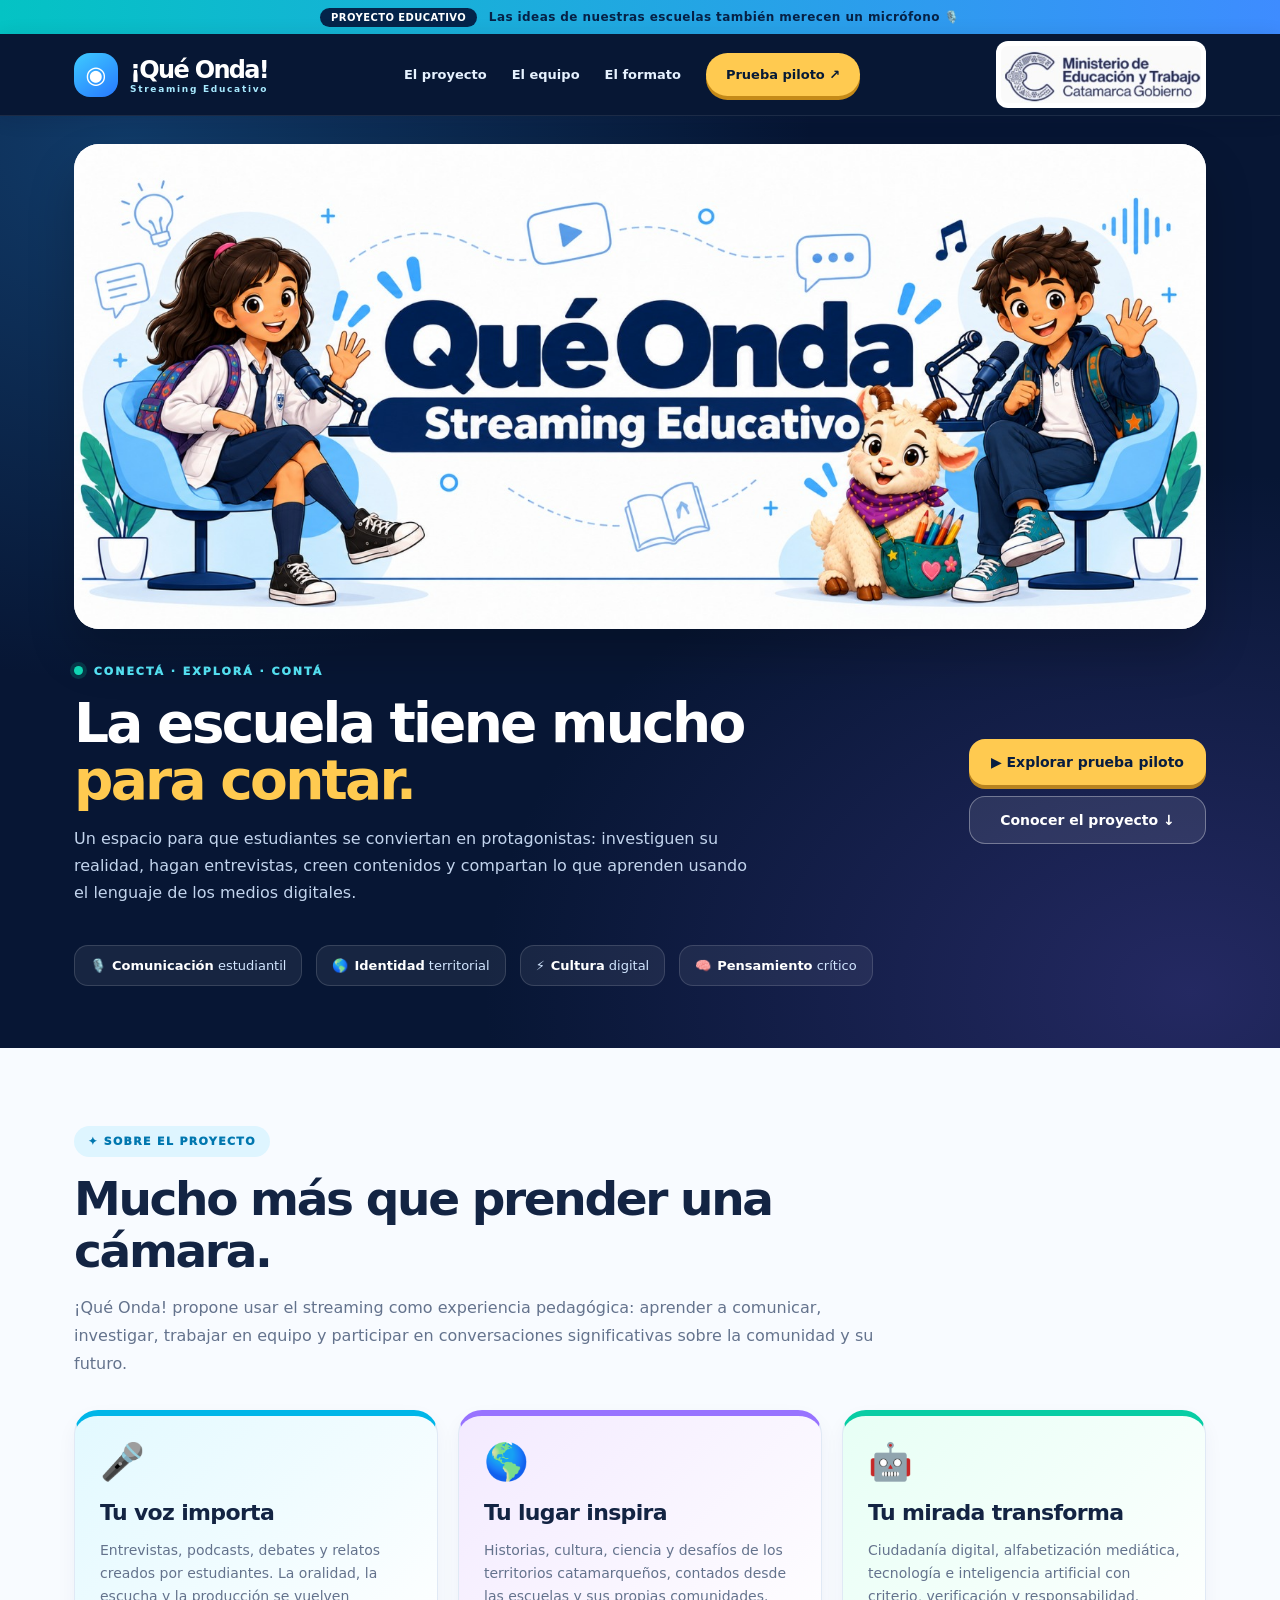
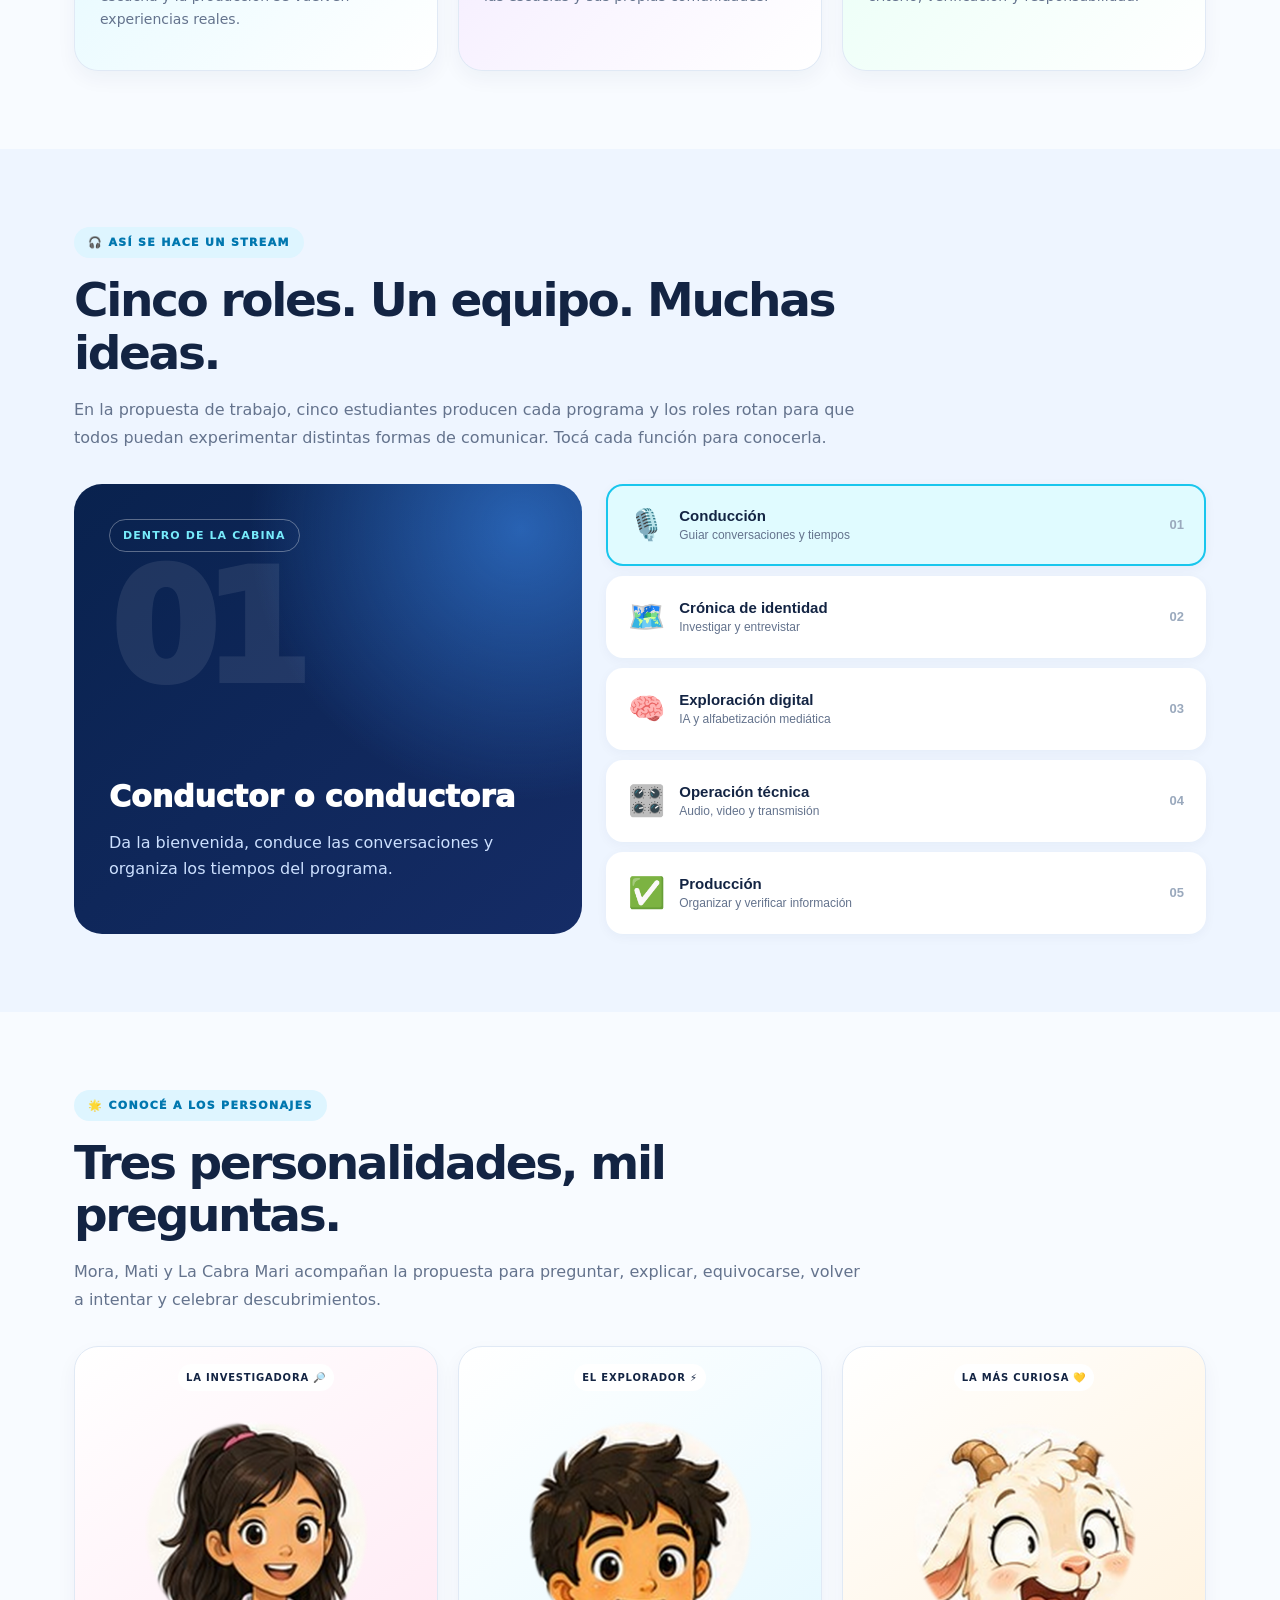
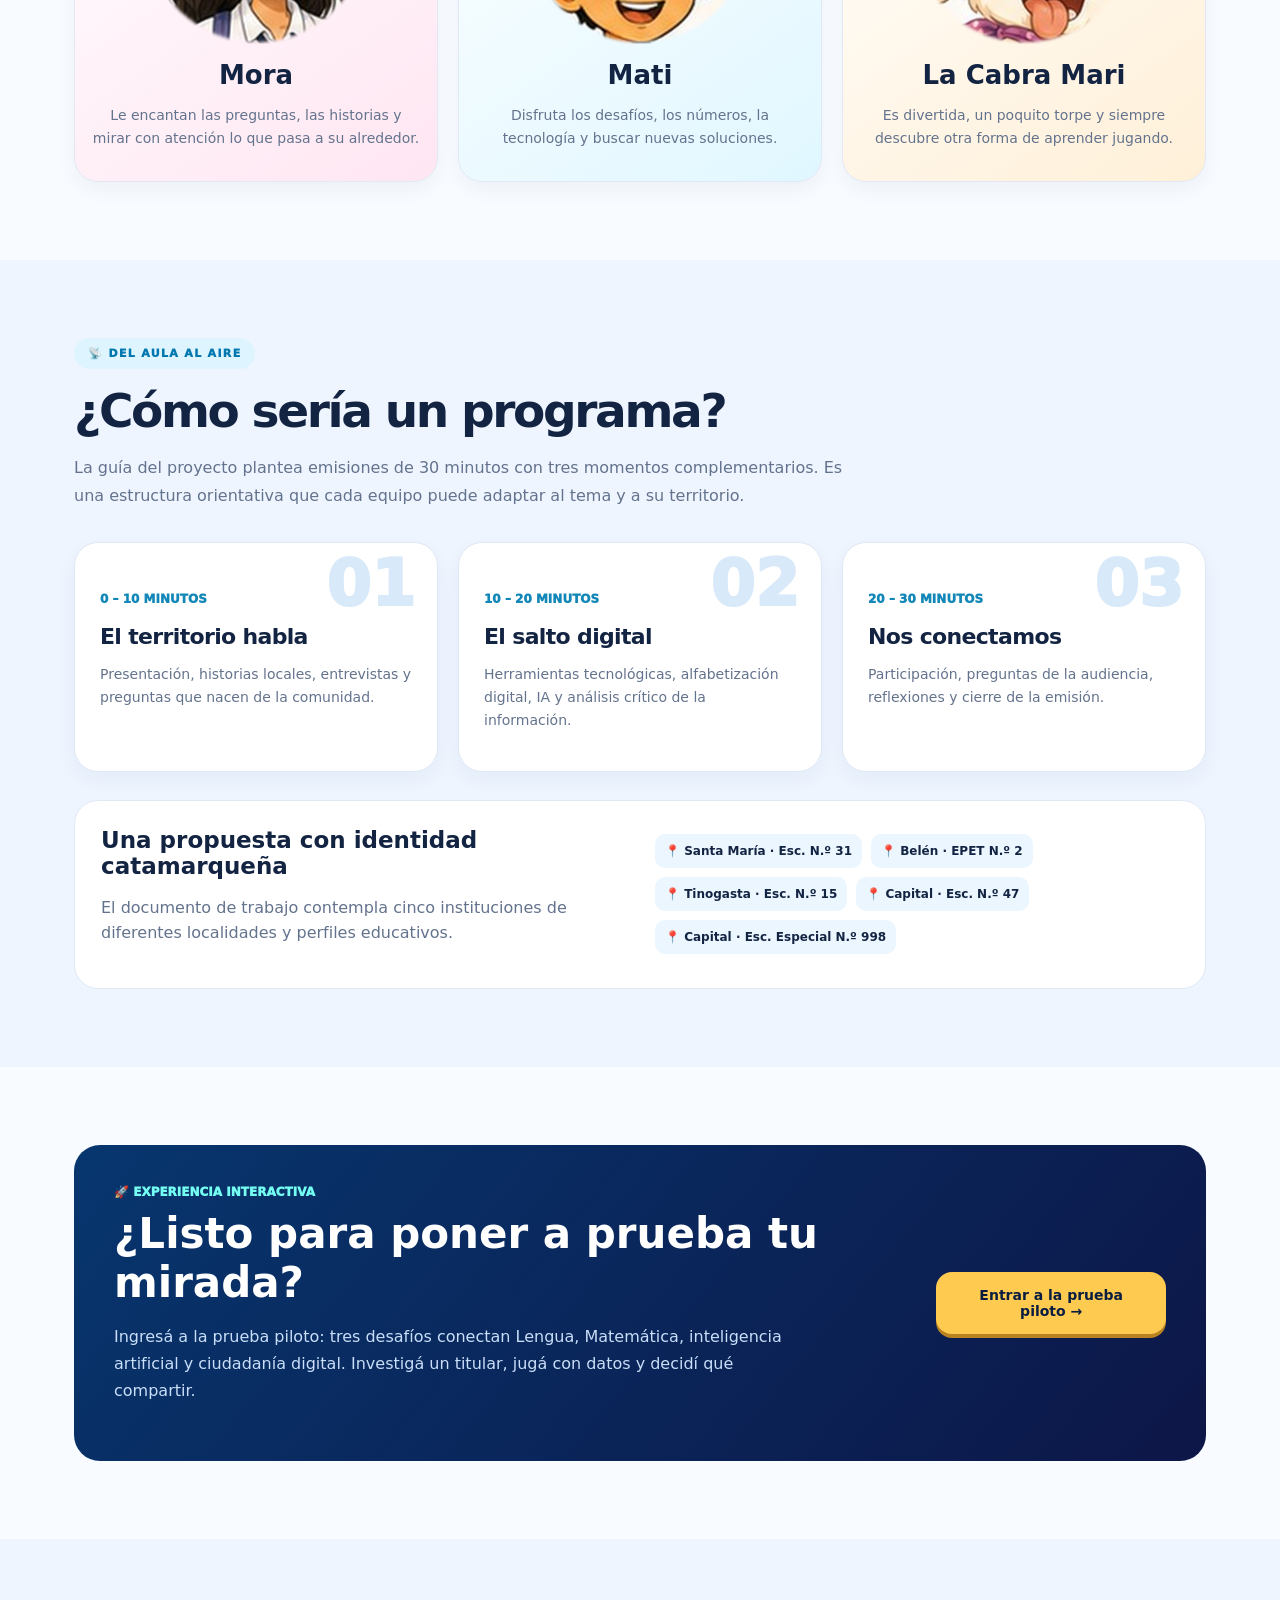
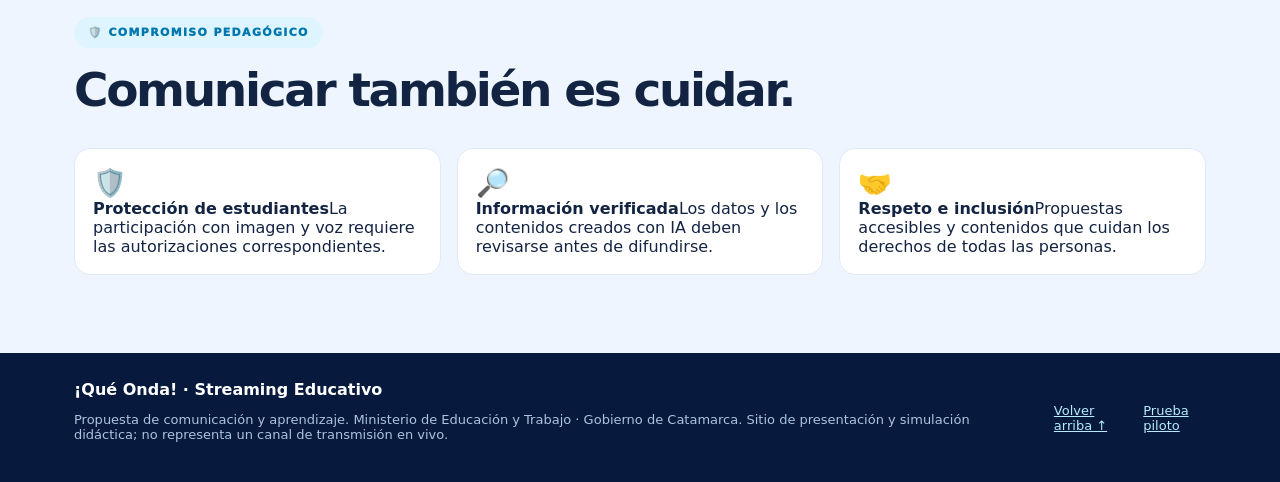
==== commit d86008ff: "Corregir logo de portada de Qué Onda con banner original aportado" ====
--- a/index.html
+++ b/index.html
@@ -2,7 +2,7 @@
 <body>
 <div class="announce"><b>PROYECTO EDUCATIVO</b> Las ideas de nuestras escuelas también merecen un micrófono 🎙️</div>
 <header class="site-top"><div class="container top-inner"><a class="brand-mark" href="index.html" aria-label="¡Qué Onda!, inicio"><span class="brand-bubble">◉</span><span class="brand-words"><strong>¡Qué Onda!</strong><span>Streaming Educativo</span></span></a><nav class="site-links" id="site-links" aria-label="Secciones"><a href="#proyecto">El proyecto</a><a href="#equipo">El equipo</a><a href="#programa">El formato</a><a class="nav-pilot" href="piloto/index.html">Prueba piloto ↗</a></nav><div class="ministry" aria-label="Ministerio de Educación y Trabajo, Catamarca Gobierno"><img src="assets/logo-ministerio-original.png" alt="Logo del Ministerio de Educación y Trabajo · Catamarca Gobierno" onerror="this.hidden=true;this.nextElementSibling.style.display='block'"><div class="ministry-fallback">MINISTERIO DE<br>EDUCACIÓN Y TRABAJO<small>CATAMARCA GOBIERNO</small></div></div><button class="mobile-menu" aria-expanded="false" aria-controls="site-links" type="button" id="menu-toggle">☰ Menú</button></div></header>
-<main><section class="hero-wrap" id="inicio"><div class="container"><div class="hero-banner hero-banner-live"><div class="banner-host left"><img src="assets/mora.png" alt="Mora, presentadora"></div><div class="banner-center"><span class="mic-decor">🎙️ ✦ 🎧</span><h2>¡Qué Onda!</h2><strong>Streaming Educativo</strong><img class="banner-mari" src="assets/mari.png" alt="La Cabra Mari"></div><div class="banner-host right"><img src="assets/mati.png" alt="Mati, presentador"></div><span class="hero-glint">✦ IDEAS QUE SE ESCUCHAN</span></div><div class="hero-bottom"><div class="hero-copy"><span class="eyebrow"><span class="dot"></span> CONECTÁ · EXPLORÁ · CONTÁ</span><h1>La escuela tiene mucho <span>para contar.</span></h1><p>Un espacio para que estudiantes se conviertan en protagonistas: investiguen su realidad, hagan entrevistas, creen contenidos y compartan lo que aprenden usando el lenguaje de los medios digitales.</p></div><div class="hero-actions"><a class="btn btn-yellow" href="piloto/index.html">▶ Explorar prueba piloto</a><a class="btn btn-glass" href="#proyecto">Conocer el proyecto ↓</a></div></div><div class="hero-metrics"><span><span class="icon-disc">🎙️</span><b>Comunicación</b> estudiantil</span><span><span class="icon-disc">🌎</span><b>Identidad</b> territorial</span><span><span class="icon-disc">⚡</span><b>Cultura</b> digital</span><span><span class="icon-disc">🧠</span><b>Pensamiento</b> crítico</span></div></div></section>
+<main><section class="hero-wrap" id="inicio"><div class="container"><div class="hero-banner hero-banner-original"><img src="assets/que-onda-logo-original.jpg" width="1600" height="685" alt="Identidad gráfica original de ¡Qué Onda! Streaming Educativo: Mora, Mati y la Cabra Mari" fetchpriority="high" decoding="async"></div><div class="hero-bottom"><div class="hero-copy"><span class="eyebrow"><span class="dot"></span> CONECTÁ · EXPLORÁ · CONTÁ</span><h1>La escuela tiene mucho <span>para contar.</span></h1><p>Un espacio para que estudiantes se conviertan en protagonistas: investiguen su realidad, hagan entrevistas, creen contenidos y compartan lo que aprenden usando el lenguaje de los medios digitales.</p></div><div class="hero-actions"><a class="btn btn-yellow" href="piloto/index.html">▶ Explorar prueba piloto</a><a class="btn btn-glass" href="#proyecto">Conocer el proyecto ↓</a></div></div><div class="hero-metrics"><span><span class="icon-disc">🎙️</span><b>Comunicación</b> estudiantil</span><span><span class="icon-disc">🌎</span><b>Identidad</b> territorial</span><span><span class="icon-disc">⚡</span><b>Cultura</b> digital</span><span><span class="icon-disc">🧠</span><b>Pensamiento</b> crítico</span></div></div></section>
 <section class="section" id="proyecto"><div class="container"><div class="section-head"><span class="section-tag">✦ SOBRE EL PROYECTO</span><h2>Mucho más que prender una cámara.</h2><p>¡Qué Onda! propone usar el streaming como experiencia pedagógica: aprender a comunicar, investigar, trabajar en equipo y participar en conversaciones significativas sobre la comunidad y su futuro.</p></div><div class="mission-grid"><article class="mission-card" style="--tone:#e2f9ff;--accent:#00b6e8"><div class="mission-icon">🎤</div><h3>Tu voz importa</h3><p>Entrevistas, podcasts, debates y relatos creados por estudiantes. La oralidad, la escucha y la producción se vuelven experiencias reales.</p></article><article class="mission-card" style="--tone:#f3eaff;--accent:#9873ff"><div class="mission-icon">🌎</div><h3>Tu lugar inspira</h3><p>Historias, cultura, ciencia y desafíos de los territorios catamarqueños, contados desde las escuelas y sus propias comunidades.</p></article><article class="mission-card" style="--tone:#e7fff5;--accent:#08cda4"><div class="mission-icon">🤖</div><h3>Tu mirada transforma</h3><p>Ciudadanía digital, alfabetización mediática, tecnología e inteligencia artificial con criterio, verificación y responsabilidad.</p></article></div></div></section>
 <section class="section section-soft" id="equipo"><div class="container"><div class="section-head"><span class="section-tag">🎧 ASÍ SE HACE UN STREAM</span><h2>Cinco roles. Un equipo. Muchas ideas.</h2><p>En la propuesta de trabajo, cinco estudiantes producen cada programa y los roles rotan para que todos puedan experimentar distintas formas de comunicar. Tocá cada función para conocerla.</p></div><div class="roles-layout"><div class="role-stage" id="role-stage" aria-live="polite"><div><span class="role-chip">DENTRO DE LA CABINA</span><div class="role-number" id="role-number">01</div></div><div><div class="role-title" id="role-title">Conductor o conductora</div><p id="role-description">Da la bienvenida, conduce las conversaciones y organiza los tiempos del programa.</p></div></div><div class="role-buttons" id="role-buttons"><button class="role-button active" type="button" data-role="0" aria-pressed="true"><span class="role-emoji">🎙️</span><span>Conducción<small>Guiar conversaciones y tiempos</small></span><span class="n">01</span></button><button class="role-button" type="button" data-role="1" aria-pressed="false"><span class="role-emoji">🗺️</span><span>Crónica de identidad<small>Investigar y entrevistar</small></span><span class="n">02</span></button><button class="role-button" type="button" data-role="2" aria-pressed="false"><span class="role-emoji">🧠</span><span>Exploración digital<small>IA y alfabetización mediática</small></span><span class="n">03</span></button><button class="role-button" type="button" data-role="3" aria-pressed="false"><span class="role-emoji">🎛️</span><span>Operación técnica<small>Audio, video y transmisión</small></span><span class="n">04</span></button><button class="role-button" type="button" data-role="4" aria-pressed="false"><span class="role-emoji">✅</span><span>Producción<small>Organizar y verificar información</small></span><span class="n">05</span></button></div></div></div></section>
 <section class="section" id="personajes"><div class="container"><div class="section-head"><span class="section-tag">🌟 CONOCÉ A LOS PERSONAJES</span><h2>Tres personalidades, mil preguntas.</h2><p>Mora, Mati y La Cabra Mari acompañan la propuesta para preguntar, explicar, equivocarse, volver a intentar y celebrar descubrimientos.</p></div><div class="lineup"><article class="host" style="--host-bg:#ffe6f2"><span class="host-sticker pink">LA INVESTIGADORA 🔎</span><div class="host-art"><img loading="lazy" src="assets/mora.png" alt="Mora, personaje estudiantil con mochila" ></div><div class="host-copy"><strong>Mora</strong><p>Le encantan las preguntas, las historias y mirar con atención lo que pasa a su alrededor.</p></div></article><article class="host" style="--host-bg:#e0f7ff"><span class="host-sticker mint">EL EXPLORADOR ⚡</span><div class="host-art"><img loading="lazy" src="assets/mati.png" alt="Mati, personaje estudiantil con mochila"></div><div class="host-copy"><strong>Mati</strong><p>Disfruta los desafíos, los números, la tecnología y buscar nuevas soluciones.</p></div></article><article class="host" style="--host-bg:#fff0d8"><span class="host-sticker gold">LA MÁS CURIOSA 💛</span><div class="host-art"><img loading="lazy" src="assets/mari.png" alt="La Cabra Mari, una simpática cabrita con mochila"></div><div class="host-copy"><strong>La Cabra Mari</strong><p>Es divertida, un poquito torpe y siempre descubre otra forma de aprender jugando.</p></div></article></div></div></section>
--- a/assets/queonda.css
+++ b/assets/queonda.css
@@ -9,4 +9,7 @@
 button:focus-visible,a:focus-visible{outline:3px solid #f9b733;outline-offset:4px}
 @media(max-width:950px){.site-links{gap:12px}.site-links a{font-size:12px}.ministry{min-width:138px}.hero-bottom{align-items:flex-start}.role-stage{min-height:390px}.mission-grid,.lineup,.timeline,.pilot-cards{gap:12px}.banner-host{height:270px}}
 @media(max-width:760px){.container{padding:0 16px}.top-inner{flex-wrap:wrap;padding-top:9px;padding-bottom:9px;min-height:74px}.site-links{display:none;order:4;width:100%;flex-direction:column;align-items:stretch;gap:6px;padding:10px 0}.site-links.open{display:flex}.site-links a{padding:12px;border-radius:9px;background:#ffffff14}.site-links .nav-pilot{padding:13px}.mobile-menu{display:inline-flex;margin-left:auto}.ministry{margin-left:auto;max-width:125px;min-width:92px}.hero-wrap{padding:16px 0 38px}.hero-banner{border-radius:16px;min-height:0}.hero-banner-live{min-height:210px;padding:14px 6px}.banner-host{height:185px}.banner-center h2{font-size:clamp(32px,8vw,59px)}.banner-center strong{font-size:10px;white-space:normal}.banner-center .banner-mari{height:58px;bottom:-70px}.hero-glint{display:none}.hero-bottom{flex-direction:column;gap:9px}.hero-copy h1{font-size:35px}.hero-actions{grid-template-columns:1fr 1fr;display:grid;width:100%;min-width:0}.hero-metrics{gap:6px}.hero-metrics>span{font-size:11px;flex:1 1 44%;padding:10px}.section{padding:47px 0}.mission-grid,.lineup,.timeline,.pilot-cards,.roles-layout,.schools-panel,.pilot-grid,.ethics-strip{grid-template-columns:1fr}.role-stage{min-height:310px}.role-number{font-size:110px}.host-art{height:210px}.pilot-promo{flex-direction:column;align-items:flex-start;padding:26px}.footer-inner{flex-wrap:wrap}.pilot-hosts{height:210px}}
-@media(max-width:480px){.announce{font-size:10px}.announce b{display:none}.brand-words strong{font-size:20px}.brand-words span{font-size:7px}.brand-bubble{height:38px;width:38px}.top-inner{gap:8px}.ministry{max-width:100px}.mobile-menu{font-size:12px;padding:8px}.hero-actions{grid-template-columns:1fr}.banner-host{height:147px;width:25%}.hero-banner-live{min-height:175px}.banner-center h2{font-size:clamp(24px,7vw,36px)}.banner-center .mic-decor{font-size:23px}.banner-center .banner-mari{display:none}.role-button{padding:12px}.section-head h2{font-size:30px}}+@media(max-width:480px){.announce{font-size:10px}.announce b{display:none}.brand-words strong{font-size:20px}.brand-words span{font-size:7px}.brand-bubble{height:38px;width:38px}.top-inner{gap:8px}.ministry{max-width:100px}.mobile-menu{font-size:12px;padding:8px}.hero-actions{grid-template-columns:1fr}.banner-host{height:147px;width:25%}.hero-banner-live{min-height:175px}.banner-center h2{font-size:clamp(24px,7vw,36px)}.banner-center .mic-decor{font-size:23px}.banner-center .banner-mari{display:none}.role-button{padding:12px}.section-head h2{font-size:30px}}
+/* Identidad visual original aportada por el proyecto: nunca reconstruir este logo con texto */
+.hero-banner-original{display:block;min-height:0;padding:0;background:#fff;overflow:hidden}
+.hero-banner-original img{display:block;width:100%;height:auto;aspect-ratio:1600/685;object-fit:contain}
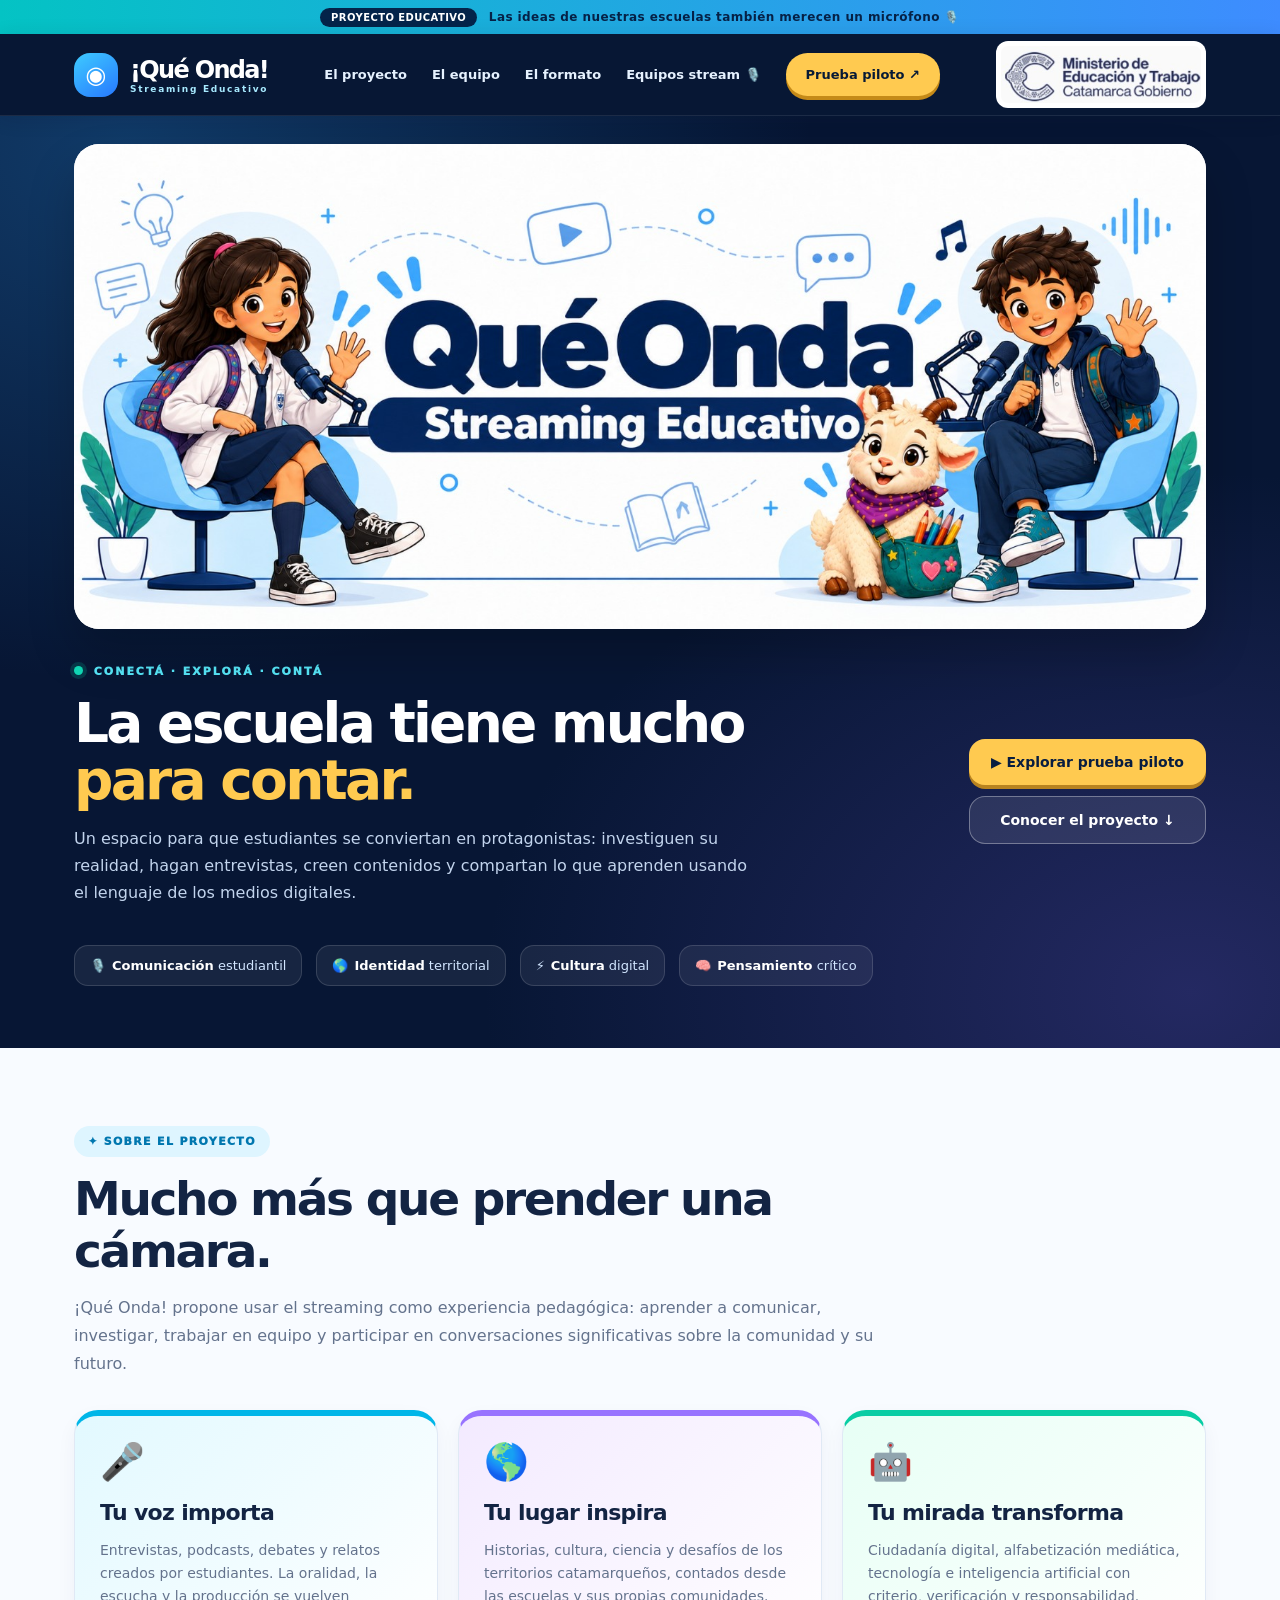
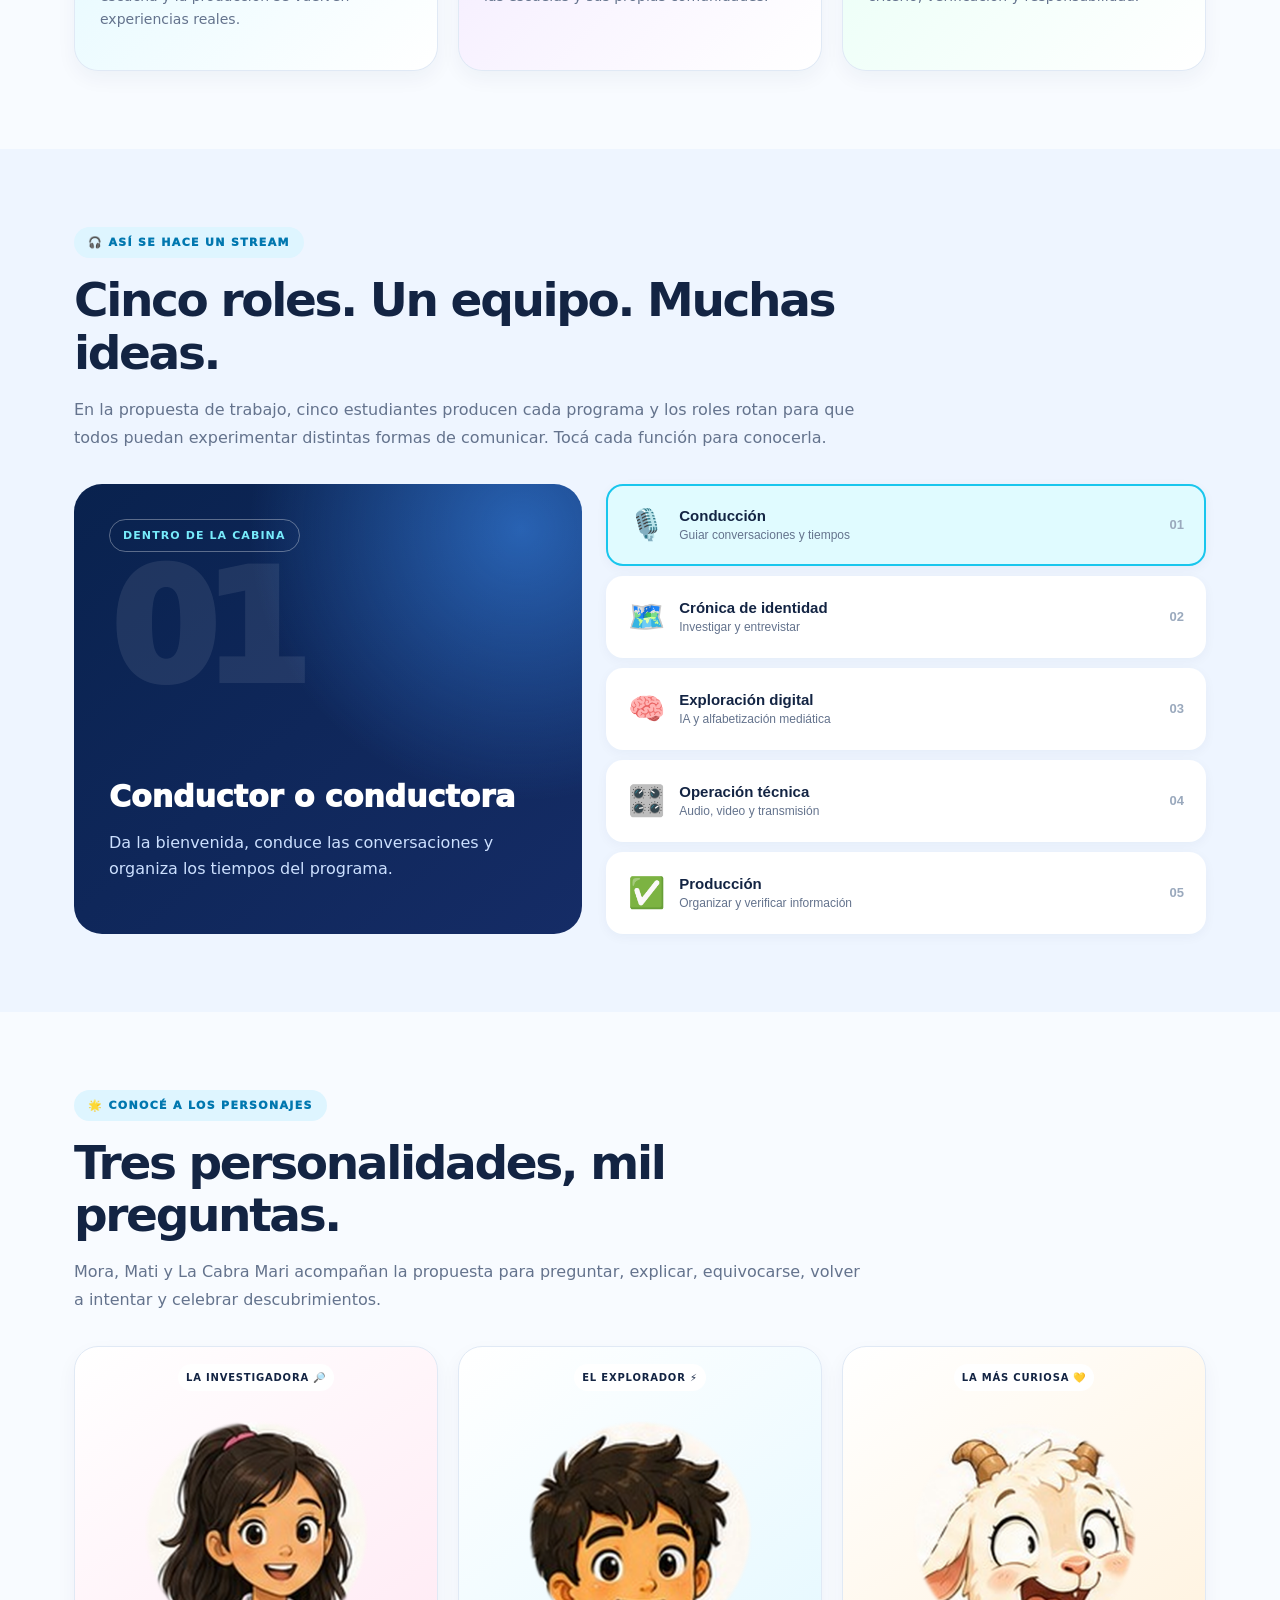
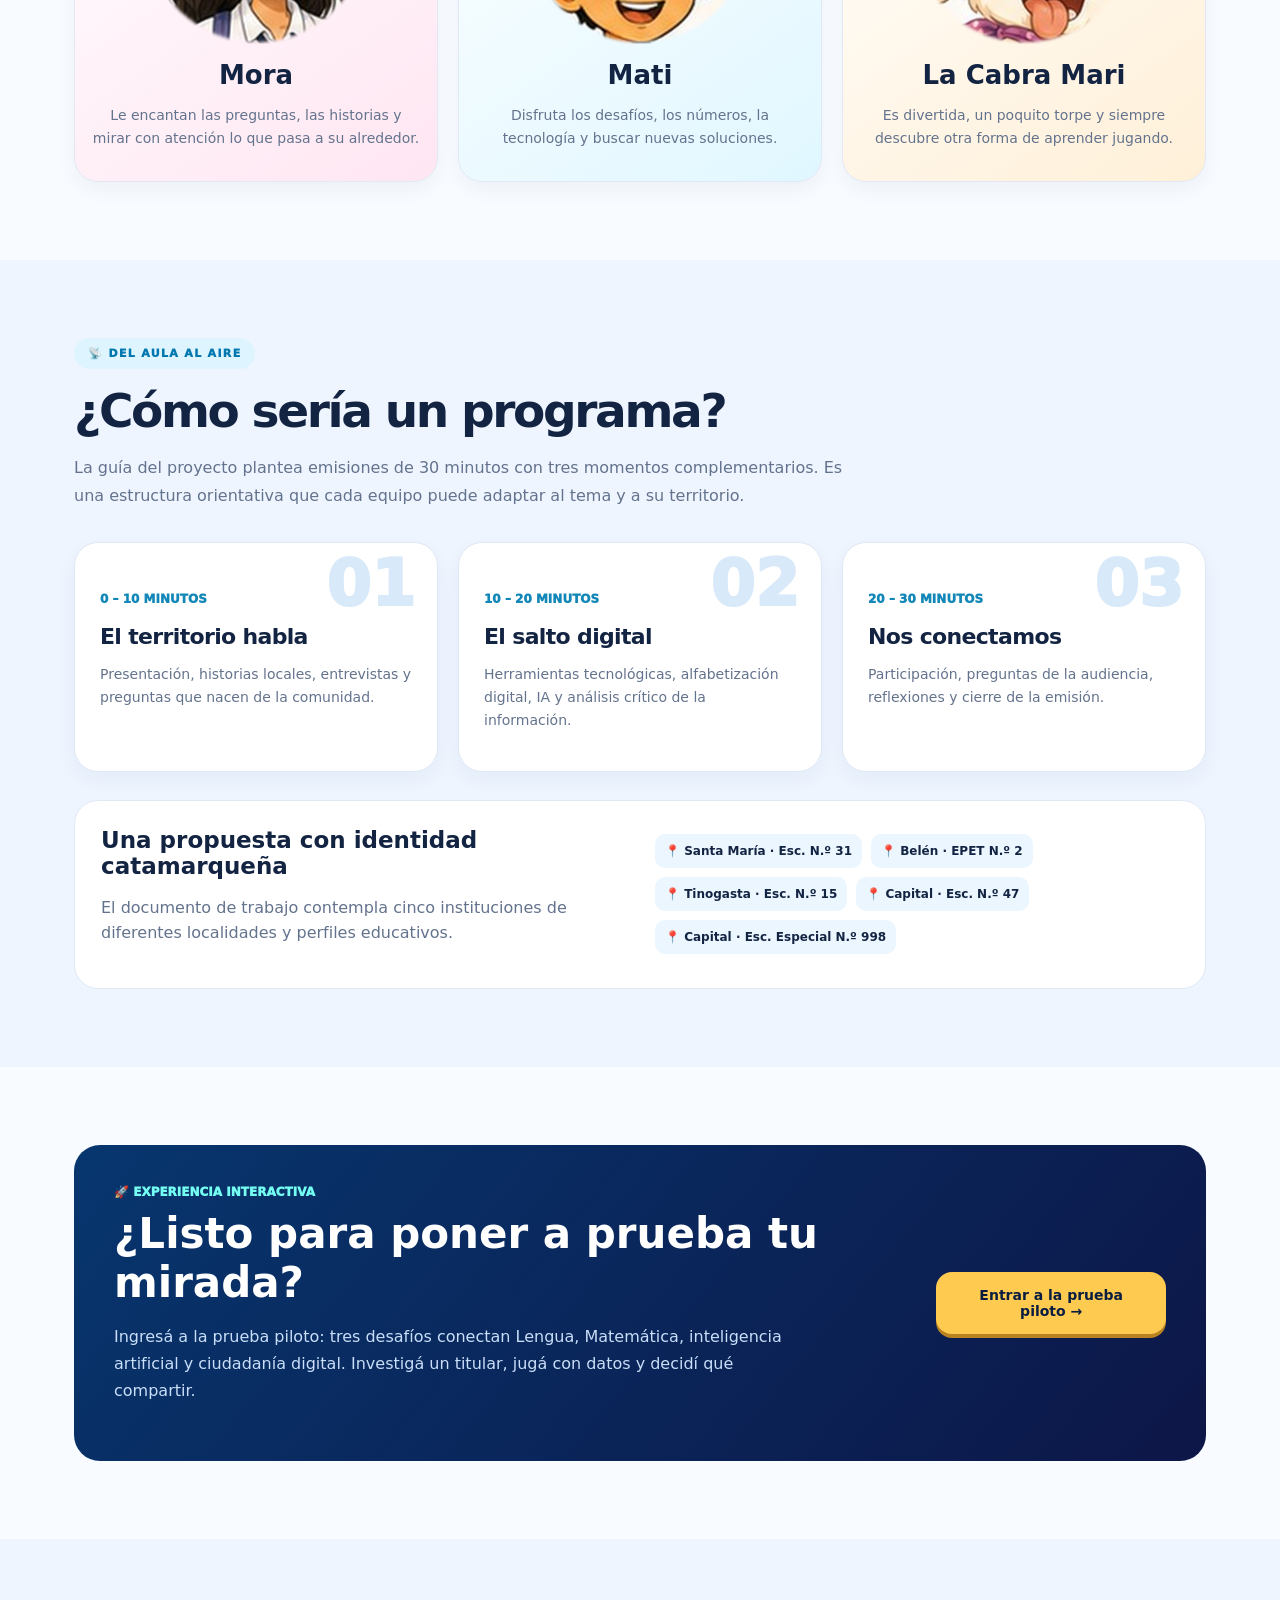
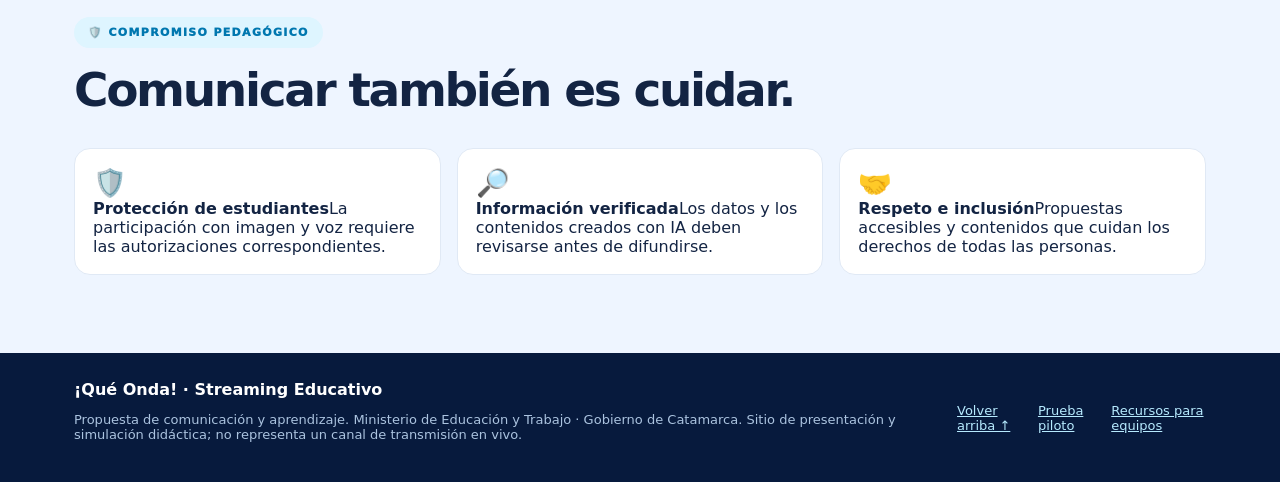
==== commit 164194e7: "Agregar pestaña Equipos stream a la portada de Qué Onda" ====
--- a/index.html
+++ b/index.html
@@ -1,7 +1,7 @@
 <!doctype html><html lang="es-AR"><head><meta charset="utf-8"><meta name="viewport" content="width=device-width,initial-scale=1"><meta name="theme-color" content="#061735"><meta name="description" content="¡Qué Onda! Streaming Educativo. Un espacio de comunicación, identidad local, tecnología y protagonismo estudiantil del Ministerio de Educación y Trabajo de Catamarca."><title>¡Qué Onda! | Streaming Educativo</title><link rel="icon" href="assets/favicon.svg" type="image/svg+xml"><link rel="stylesheet" href="assets/queonda.css"></head>
 <body>
 <div class="announce"><b>PROYECTO EDUCATIVO</b> Las ideas de nuestras escuelas también merecen un micrófono 🎙️</div>
-<header class="site-top"><div class="container top-inner"><a class="brand-mark" href="index.html" aria-label="¡Qué Onda!, inicio"><span class="brand-bubble">◉</span><span class="brand-words"><strong>¡Qué Onda!</strong><span>Streaming Educativo</span></span></a><nav class="site-links" id="site-links" aria-label="Secciones"><a href="#proyecto">El proyecto</a><a href="#equipo">El equipo</a><a href="#programa">El formato</a><a class="nav-pilot" href="piloto/index.html">Prueba piloto ↗</a></nav><div class="ministry" aria-label="Ministerio de Educación y Trabajo, Catamarca Gobierno"><img src="assets/logo-ministerio-original.png" alt="Logo del Ministerio de Educación y Trabajo · Catamarca Gobierno" onerror="this.hidden=true;this.nextElementSibling.style.display='block'"><div class="ministry-fallback">MINISTERIO DE<br>EDUCACIÓN Y TRABAJO<small>CATAMARCA GOBIERNO</small></div></div><button class="mobile-menu" aria-expanded="false" aria-controls="site-links" type="button" id="menu-toggle">☰ Menú</button></div></header>
+<header class="site-top"><div class="container top-inner"><a class="brand-mark" href="index.html" aria-label="¡Qué Onda!, inicio"><span class="brand-bubble">◉</span><span class="brand-words"><strong>¡Qué Onda!</strong><span>Streaming Educativo</span></span></a><nav class="site-links" id="site-links" aria-label="Secciones"><a href="#proyecto">El proyecto</a><a href="#equipo">El equipo</a><a href="#programa">El formato</a><a href="equipos/index.html">Equipos stream 🎙️</a><a class="nav-pilot" href="piloto/index.html">Prueba piloto ↗</a></nav><div class="ministry" aria-label="Ministerio de Educación y Trabajo, Catamarca Gobierno"><img src="assets/logo-ministerio-original.png" alt="Logo del Ministerio de Educación y Trabajo · Catamarca Gobierno" onerror="this.hidden=true;this.nextElementSibling.style.display='block'"><div class="ministry-fallback">MINISTERIO DE<br>EDUCACIÓN Y TRABAJO<small>CATAMARCA GOBIERNO</small></div></div><button class="mobile-menu" aria-expanded="false" aria-controls="site-links" type="button" id="menu-toggle">☰ Menú</button></div></header>
 <main><section class="hero-wrap" id="inicio"><div class="container"><div class="hero-banner hero-banner-original"><img src="assets/que-onda-logo-original.jpg" width="1600" height="685" alt="Identidad gráfica original de ¡Qué Onda! Streaming Educativo: Mora, Mati y la Cabra Mari" fetchpriority="high" decoding="async"></div><div class="hero-bottom"><div class="hero-copy"><span class="eyebrow"><span class="dot"></span> CONECTÁ · EXPLORÁ · CONTÁ</span><h1>La escuela tiene mucho <span>para contar.</span></h1><p>Un espacio para que estudiantes se conviertan en protagonistas: investiguen su realidad, hagan entrevistas, creen contenidos y compartan lo que aprenden usando el lenguaje de los medios digitales.</p></div><div class="hero-actions"><a class="btn btn-yellow" href="piloto/index.html">▶ Explorar prueba piloto</a><a class="btn btn-glass" href="#proyecto">Conocer el proyecto ↓</a></div></div><div class="hero-metrics"><span><span class="icon-disc">🎙️</span><b>Comunicación</b> estudiantil</span><span><span class="icon-disc">🌎</span><b>Identidad</b> territorial</span><span><span class="icon-disc">⚡</span><b>Cultura</b> digital</span><span><span class="icon-disc">🧠</span><b>Pensamiento</b> crítico</span></div></div></section>
 <section class="section" id="proyecto"><div class="container"><div class="section-head"><span class="section-tag">✦ SOBRE EL PROYECTO</span><h2>Mucho más que prender una cámara.</h2><p>¡Qué Onda! propone usar el streaming como experiencia pedagógica: aprender a comunicar, investigar, trabajar en equipo y participar en conversaciones significativas sobre la comunidad y su futuro.</p></div><div class="mission-grid"><article class="mission-card" style="--tone:#e2f9ff;--accent:#00b6e8"><div class="mission-icon">🎤</div><h3>Tu voz importa</h3><p>Entrevistas, podcasts, debates y relatos creados por estudiantes. La oralidad, la escucha y la producción se vuelven experiencias reales.</p></article><article class="mission-card" style="--tone:#f3eaff;--accent:#9873ff"><div class="mission-icon">🌎</div><h3>Tu lugar inspira</h3><p>Historias, cultura, ciencia y desafíos de los territorios catamarqueños, contados desde las escuelas y sus propias comunidades.</p></article><article class="mission-card" style="--tone:#e7fff5;--accent:#08cda4"><div class="mission-icon">🤖</div><h3>Tu mirada transforma</h3><p>Ciudadanía digital, alfabetización mediática, tecnología e inteligencia artificial con criterio, verificación y responsabilidad.</p></article></div></div></section>
 <section class="section section-soft" id="equipo"><div class="container"><div class="section-head"><span class="section-tag">🎧 ASÍ SE HACE UN STREAM</span><h2>Cinco roles. Un equipo. Muchas ideas.</h2><p>En la propuesta de trabajo, cinco estudiantes producen cada programa y los roles rotan para que todos puedan experimentar distintas formas de comunicar. Tocá cada función para conocerla.</p></div><div class="roles-layout"><div class="role-stage" id="role-stage" aria-live="polite"><div><span class="role-chip">DENTRO DE LA CABINA</span><div class="role-number" id="role-number">01</div></div><div><div class="role-title" id="role-title">Conductor o conductora</div><p id="role-description">Da la bienvenida, conduce las conversaciones y organiza los tiempos del programa.</p></div></div><div class="role-buttons" id="role-buttons"><button class="role-button active" type="button" data-role="0" aria-pressed="true"><span class="role-emoji">🎙️</span><span>Conducción<small>Guiar conversaciones y tiempos</small></span><span class="n">01</span></button><button class="role-button" type="button" data-role="1" aria-pressed="false"><span class="role-emoji">🗺️</span><span>Crónica de identidad<small>Investigar y entrevistar</small></span><span class="n">02</span></button><button class="role-button" type="button" data-role="2" aria-pressed="false"><span class="role-emoji">🧠</span><span>Exploración digital<small>IA y alfabetización mediática</small></span><span class="n">03</span></button><button class="role-button" type="button" data-role="3" aria-pressed="false"><span class="role-emoji">🎛️</span><span>Operación técnica<small>Audio, video y transmisión</small></span><span class="n">04</span></button><button class="role-button" type="button" data-role="4" aria-pressed="false"><span class="role-emoji">✅</span><span>Producción<small>Organizar y verificar información</small></span><span class="n">05</span></button></div></div></div></section>
@@ -9,4 +9,4 @@
 <section class="section section-soft" id="programa"><div class="container"><div class="section-head"><span class="section-tag">📡 DEL AULA AL AIRE</span><h2>¿Cómo sería un programa?</h2><p>La guía del proyecto plantea emisiones de 30 minutos con tres momentos complementarios. Es una estructura orientativa que cada equipo puede adaptar al tema y a su territorio.</p></div><div class="timeline"><article class="timeline-card"><div class="timeline-num">01</div><span class="time">0 – 10 MINUTOS</span><h3>El territorio habla</h3><p>Presentación, historias locales, entrevistas y preguntas que nacen de la comunidad.</p></article><article class="timeline-card"><div class="timeline-num">02</div><span class="time">10 – 20 MINUTOS</span><h3>El salto digital</h3><p>Herramientas tecnológicas, alfabetización digital, IA y análisis crítico de la información.</p></article><article class="timeline-card"><div class="timeline-num">03</div><span class="time">20 – 30 MINUTOS</span><h3>Nos conectamos</h3><p>Participación, preguntas de la audiencia, reflexiones y cierre de la emisión.</p></article></div><div class="schools-panel"><div><h3>Una propuesta con identidad catamarqueña</h3><p>El documento de trabajo contempla cinco instituciones de diferentes localidades y perfiles educativos.</p></div><div class="schools-list"><span>📍 Santa María · Esc. N.º 31</span><span>📍 Belén · EPET N.º 2</span><span>📍 Tinogasta · Esc. N.º 15</span><span>📍 Capital · Esc. N.º 47</span><span>📍 Capital · Esc. Especial N.º 998</span></div></div></div></section>
 <section class="section" id="prueba"><div class="container"><div class="pilot-promo"><div><div class="promo-label">🚀 EXPERIENCIA INTERACTIVA</div><h2>¿Listo para poner a prueba tu mirada?</h2><p>Ingresá a la prueba piloto: tres desafíos conectan Lengua, Matemática, inteligencia artificial y ciudadanía digital. Investigá un titular, jugá con datos y decidí qué compartir.</p></div><a class="btn btn-yellow" href="piloto/index.html">Entrar a la prueba piloto →</a></div></div></section>
 <section class="section section-soft" id="cuidados"><div class="container"><div class="section-head"><span class="section-tag">🛡️ COMPROMISO PEDAGÓGICO</span><h2>Comunicar también es cuidar.</h2></div><div class="ethics-strip"><div><span style="font-size:27px">🛡️</span><div><b>Protección de estudiantes</b><span>La participación con imagen y voz requiere las autorizaciones correspondientes.</span></div></div><div><span style="font-size:27px">🔎</span><div><b>Información verificada</b><span>Los datos y los contenidos creados con IA deben revisarse antes de difundirse.</span></div></div><div><span style="font-size:27px">🤝</span><div><b>Respeto e inclusión</b><span>Propuestas accesibles y contenidos que cuidan los derechos de todas las personas.</span></div></div></div></div></section></main>
-<footer class="footer-site"><div class="container footer-inner"><div><strong>¡Qué Onda! · Streaming Educativo</strong><p>Propuesta de comunicación y aprendizaje. Ministerio de Educación y Trabajo · Gobierno de Catamarca. Sitio de presentación y simulación didáctica; no representa un canal de transmisión en vivo.</p></div><nav class="footer-links" aria-label="Navegación inferior"><a href="#inicio">Volver arriba ↑</a><a href="piloto/index.html">Prueba piloto</a></nav></div></footer><script src="assets/site.js"></script></body></html>+<footer class="footer-site"><div class="container footer-inner"><div><strong>¡Qué Onda! · Streaming Educativo</strong><p>Propuesta de comunicación y aprendizaje. Ministerio de Educación y Trabajo · Gobierno de Catamarca. Sitio de presentación y simulación didáctica; no representa un canal de transmisión en vivo.</p></div><nav class="footer-links" aria-label="Navegación inferior"><a href="#inicio">Volver arriba ↑</a><a href="piloto/index.html">Prueba piloto</a><a href="equipos/index.html">Recursos para equipos</a></nav></div></footer><script src="assets/site.js"></script></body></html>
